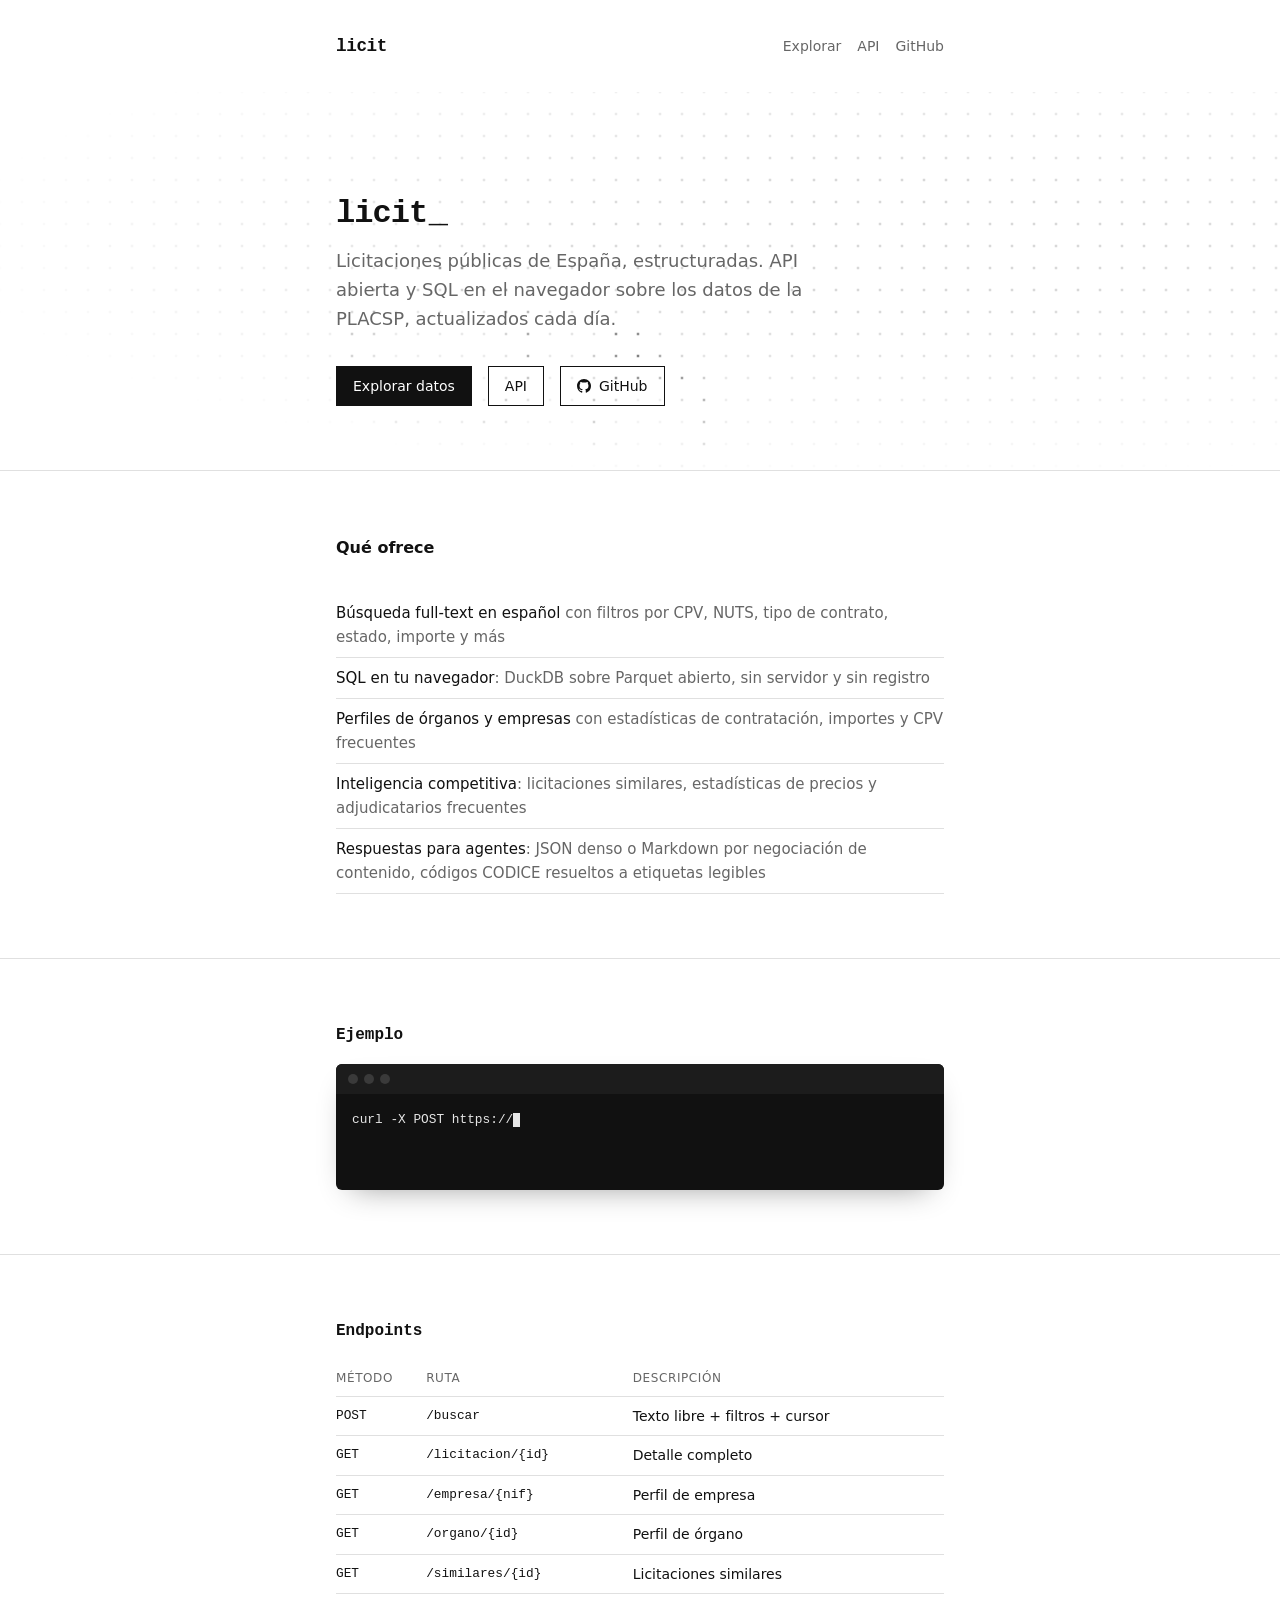
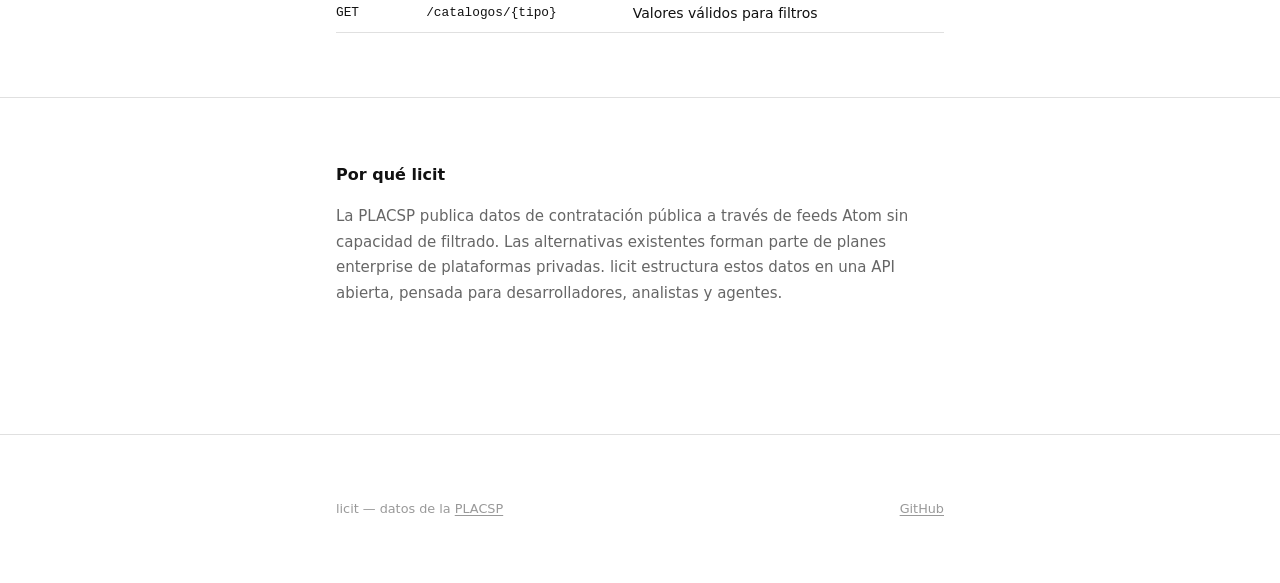
==== site/index.html @ 9111a50c "feat(site): DuckDB-WASM explorer, API docs and live stats Co-Authored-By: Claude Opus 5.5 <noreply@a" ====
<!DOCTYPE html>
<html lang="es" class="no-js">
<head>
  <meta charset="utf-8">
  <meta name="viewport" content="width=device-width, initial-scale=1">
  <title>licit — licitaciones públicas de España</title>
  <meta name="description" content="API estructurada para buscar, filtrar y analizar licitaciones de la Plataforma de Contratación del Sector Público.">
  <meta property="og:title" content="licit — licitaciones públicas de España">
  <meta property="og:description" content="API abierta sobre los datos de la PLACSP, pensada para desarrolladores, analistas y agentes de IA.">
  <meta property="og:url" content="https://licit.es">
  <link rel="icon" href="data:image/svg+xml,<svg xmlns='http://www.w3.org/2000/svg' viewBox='0 0 32 32'><rect width='32' height='32' fill='%23111'/><text x='16' y='23' font-family='monospace' font-size='20' font-weight='700' fill='%23fff' text-anchor='middle'>l</text></svg>">
  <link rel="stylesheet" href="style.css">
  <script>document.documentElement.classList.replace("no-js","js")</script>
</head>
<body>
  <nav>
    <div class="container">
      <a href="/" class="brand">licit</a>
      <div class="nav-links">
        <a href="/explorar">Explorar</a>
        <a href="/docs">API</a>
        <a href="https://github.com/pleka-ai/licit" rel="noopener">GitHub</a>
      </div>
    </div>
  </nav>

  <main>
    <section class="hero">
      <canvas id="hero-bg" aria-hidden="true"></canvas>
      <div class="container">
        <h1 class="reveal">licit<span class="cursor">_</span></h1>
        <p class="reveal">Licitaciones públicas de España, estructuradas. API abierta y SQL en el navegador sobre los datos de la PLACSP, actualizados cada día.</p>
        <div class="hero-actions reveal">
          <a href="/explorar" class="btn btn-solid">Explorar datos</a>
          <a href="/docs" class="btn">API</a>
          <a href="https://github.com/pleka-ai/licit" class="btn btn-icon" rel="noopener"><svg class="icon" viewBox="0 0 16 16" aria-hidden="true"><path fill="currentColor" d="M8 0C3.58 0 0 3.58 0 8c0 3.54 2.29 6.53 5.47 7.59.4.07.55-.17.55-.38 0-.19-.01-.82-.01-1.49-2.01.37-2.53-.49-2.69-.94-.09-.23-.48-.94-.82-1.13-.28-.15-.68-.52-.01-.53.63-.01 1.08.58 1.23.82.72 1.21 1.87.87 2.33.66.07-.52.28-.87.51-1.07-1.78-.2-3.64-.89-3.64-3.95 0-.87.31-1.59.82-2.15-.08-.2-.36-1.02.08-2.12 0 0 .67-.21 2.2.82.64-.18 1.32-.27 2-.27.68 0 1.36.09 2 .27 1.53-1.04 2.2-.82 2.2-.82.44 1.1.16 1.92.08 2.12.51.56.82 1.27.82 2.15 0 3.07-1.87 3.75-3.65 3.95.29.25.54.73.54 1.48 0 1.07-.01 1.93-.01 2.2 0 .21.15.46.55.38A8.013 8.013 0 0016 8c0-4.42-3.58-8-8-8z"/></svg>GitHub</a>
        </div>
      </div>
    </section>

    <section class="stats hidden" id="stats">
      <div class="container">
        <div class="stats-grid">
          <dl class="stat"><dt>Licitaciones</dt><dd data-count="total_licitaciones">0</dd></dl>
          <dl class="stat"><dt>Órganos de contratación</dt><dd data-count="total_organos">0</dd></dl>
          <dl class="stat"><dt>Empresas adjudicatarias</dt><dd data-count="total_empresas">0</dd></dl>
          <dl class="stat"><dt>Presupuesto licitado</dt><dd><span data-count="importe_total" data-scale="1e6">0</span> <span class="stat-unit">M EUR</span></dd></dl>
        </div>
        <p class="stats-note" id="stats-note"></p>
      </div>
    </section>

    <section class="features reveal">
      <div class="container">
        <h2>Qué ofrece</h2>
        <ul>
          <li><strong>Búsqueda full-text en español</strong> con filtros por CPV, NUTS, tipo de contrato, estado, importe y más</li>
          <li><strong>SQL en tu navegador</strong>: DuckDB sobre Parquet abierto, sin servidor y sin registro</li>
          <li><strong>Perfiles de órganos y empresas</strong> con estadísticas de contratación, importes y CPV frecuentes</li>
          <li><strong>Inteligencia competitiva</strong>: licitaciones similares, estadísticas de precios y adjudicatarios frecuentes</li>
          <li><strong>Respuestas para agentes</strong>: JSON denso o Markdown por negociación de contenido, códigos CODICE resueltos a etiquetas legibles</li>
        </ul>
      </div>
    </section>

    <section class="section">
      <div class="container">
        <h2 class="reveal">Ejemplo</h2>
        <div class="terminal reveal">
          <div class="terminal-bar"><span></span><span></span><span></span></div>
          <pre><code id="typed" data-text="curl -X POST https://licit.es/api/v1/buscar \
  -H 'Content-Type: application/json' \
  -d '{&quot;q&quot;: &quot;desarrollo software&quot;,
       &quot;filtros&quot;: {&quot;tipo_contrato&quot;: [&quot;Servicios&quot;]},
       &quot;limit&quot;: 5}'">curl -X POST https://licit.es/api/v1/buscar \
  -H 'Content-Type: application/json' \
  -d '{"q": "desarrollo software",
       "filtros": {"tipo_contrato": ["Servicios"]},
       "limit": 5}'</code></pre>
        </div>
      </div>
    </section>

    <section class="section">
      <div class="container">
        <h2 class="reveal">Endpoints</h2>
        <div class="table-wrap reveal">
          <table>
            <thead><tr><th>Método</th><th>Ruta</th><th>Descripción</th></tr></thead>
            <tbody>
              <tr><td class="mono">POST</td><td class="mono">/buscar</td><td>Texto libre + filtros + cursor</td></tr>
              <tr><td class="mono">GET</td><td class="mono">/licitacion/{id}</td><td>Detalle completo</td></tr>
              <tr><td class="mono">GET</td><td class="mono">/empresa/{nif}</td><td>Perfil de empresa</td></tr>
              <tr><td class="mono">GET</td><td class="mono">/organo/{id}</td><td>Perfil de órgano</td></tr>
              <tr><td class="mono">GET</td><td class="mono">/similares/{id}</td><td>Licitaciones similares</td></tr>
              <tr><td class="mono">GET</td><td class="mono">/catalogos/{tipo}</td><td>Valores válidos para filtros</td></tr>
            </tbody>
          </table>
        </div>
      </div>
    </section>

    <section class="problem reveal">
      <div class="container">
        <h2>Por qué licit</h2>
        <p>
          La PLACSP publica datos de contratación pública a través de feeds Atom sin capacidad de filtrado.
          Las alternativas existentes forman parte de planes enterprise de plataformas privadas.
          licit estructura estos datos en una API abierta, pensada para desarrolladores, analistas y agentes.
        </p>
      </div>
    </section>

  </main>

  <footer>
    <div class="container">
      <span>licit &mdash; datos de la <a href="https://contrataciondelestado.es" rel="noopener">PLACSP</a></span>
      <a href="https://github.com/pleka-ai/licit" rel="noopener">GitHub</a>
    </div>
  </footer>

  <script src="app.js" defer></script>
</body>
</html>
---- site/style.css ----
/* licit — minimal, technical */

:root {
  --bg: #fff;
  --fg: #111;
  --fg-muted: #666;
  --fg-faint: #999;
  --border: #e0e0e0;
  --accent: #111;
  --accent-hover: #fff;
  --input-bg: transparent;
  --code-bg: #f5f5f5;
  --success: #1a7f37;
  --error: #cf222e;
  --font-sans: system-ui, -apple-system, "Segoe UI", Roboto, sans-serif;
  --font-mono: "SF Mono", SFMono-Regular, ui-monospace, "Cascadia Code",
    "Fira Code", Menlo, monospace;
  --max-w: 640px;
  --sp-xs: 0.25rem;
  --sp-sm: 0.5rem;
  --sp-md: 1rem;
  --sp-lg: 2rem;
  --sp-xl: 4rem;
  --sp-2xl: 6rem;
}

/* --- Reset --- */

*,
*::before,
*::after {
  box-sizing: border-box;
  margin: 0;
  padding: 0;
}

/* --- Base --- */

html {
  font-size: 16px;
  -webkit-text-size-adjust: 100%;
}

body {
  font-family: var(--font-sans);
  color: var(--fg);
  background: var(--bg);
  line-height: 1.6;
  min-height: 100vh;
  display: flex;
  flex-direction: column;

}

a {
  color: var(--fg);
  text-decoration-thickness: 1px;
  text-underline-offset: 2px;
}

a:hover {
  color: var(--fg-muted);
}

/* --- Layout --- */

.container {
  width: 100%;
  max-width: var(--max-w);
  margin: 0 auto;
  padding: 0 var(--sp-md);
}

main {
  flex: 1;
}

/* --- Nav --- */

nav {
  padding: var(--sp-lg) 0;
}

nav .container {
  display: flex;
  align-items: center;
  justify-content: space-between;
}

.brand {
  font-family: var(--font-mono);
  font-size: 1.1rem;
  font-weight: 600;
  text-decoration: none;
  letter-spacing: -0.02em;
}

.brand:hover {
  color: var(--fg);
}

.nav-links {
  display: flex;
  align-items: center;
  gap: var(--sp-md);
}

.nav-links a {
  font-size: 0.875rem;
  text-decoration: none;
  color: var(--fg-muted);
}

.nav-links a:hover {
  color: var(--fg);
}

/* --- Hero --- */

.hero {
  padding: var(--sp-2xl) 0 var(--sp-xl);
}

.hero h1 {
  font-family: var(--font-mono);
  font-size: 2rem;
  font-weight: 600;
  letter-spacing: -0.03em;
  margin-bottom: var(--sp-sm);
}

.hero p {
  color: var(--fg-muted);
  font-size: 1.125rem;
  max-width: 480px;
}

.hero-actions {
  margin-top: var(--sp-lg);
  display: flex;
  gap: var(--sp-md);
}

/* --- Buttons --- */

.btn {
  display: inline-block;
  font-family: var(--font-sans);
  font-size: 0.875rem;
  padding: var(--sp-sm) var(--sp-md);
  border: 1px solid var(--accent);
  background: transparent;
  color: var(--accent);
  text-decoration: none;
  cursor: pointer;
  transition: background 0.15s, color 0.15s;
}

.btn:hover {
  background: var(--accent);
  color: var(--accent-hover);
}

.btn-sm {
  font-size: 0.8rem;
  padding: var(--sp-xs) var(--sp-sm);
}

.btn-danger {
  border-color: var(--error);
  color: var(--error);
}

.btn-danger:hover {
  background: var(--error);
  color: #fff;
}

/* --- Stats grid --- */

.stats {
  padding: var(--sp-xl) 0;
  border-top: 1px solid var(--border);
}

.stats-grid {
  display: grid;
  grid-template-columns: 1fr 1fr;
  gap: var(--sp-lg);
}

.stat dt {
  font-size: 0.8rem;
  color: var(--fg-muted);
  text-transform: uppercase;
  letter-spacing: 0.05em;
  margin-bottom: var(--sp-xs);
}

.stat dd {
  font-family: var(--font-mono);
  font-size: 1.75rem;
  font-weight: 600;
  letter-spacing: -0.02em;
}

.stat-unit {
  font-size: 0.875rem;
  font-weight: 400;
  color: var(--fg-muted);
}

/* --- Features --- */

.features {
  padding: var(--sp-xl) 0;
  border-top: 1px solid var(--border);
}

.features h2 {
  font-size: 1rem;
  font-weight: 600;
  margin-bottom: var(--sp-lg);
}

.features ul {
  list-style: none;
}

.features li {
  padding: var(--sp-sm) 0;
  border-bottom: 1px solid var(--border);
  color: var(--fg-muted);
  font-size: 0.9375rem;
}

.features li strong {
  color: var(--fg);
  font-weight: 500;
}

/* --- Problem section --- */

.problem {
  padding: var(--sp-xl) 0;
  border-top: 1px solid var(--border);
}

.problem h2 {
  font-size: 1rem;
  font-weight: 600;
  margin-bottom: var(--sp-md);
}

.problem p {
  color: var(--fg-muted);
  font-size: 0.9375rem;
  line-height: 1.7;
}

/* --- Forms --- */

.form-page {
  padding: var(--sp-2xl) 0;
}

.form-page h1 {
  font-size: 1.25rem;
  font-weight: 600;
  margin-bottom: var(--sp-lg);
}

.form-group {
  margin-bottom: var(--sp-md);
}

.form-group label {
  display: block;
  font-size: 0.8rem;
  color: var(--fg-muted);
  text-transform: uppercase;
  letter-spacing: 0.05em;
  margin-bottom: var(--sp-xs);
}

.form-group input {
  width: 100%;
  padding: var(--sp-sm) 0;
  font-family: var(--font-sans);
  font-size: 1rem;
  color: var(--fg);
  background: var(--input-bg);
  border: none;
  border-bottom: 1px solid var(--border);
  outline: none;
  transition: border-color 0.15s;
}

.form-group input:focus {
  border-color: var(--fg);
}

.form-actions {
  margin-top: var(--sp-lg);
}

.form-error {
  color: var(--error);
  font-size: 0.875rem;
  margin-top: var(--sp-sm);
  display: none;
}

.form-error.visible {
  display: block;
}

/* --- Key display (after registration) --- */

.key-display {
  margin-top: var(--sp-lg);
  padding: var(--sp-md);
  border: 1px solid var(--border);
  display: none;
}

.key-display.visible {
  display: block;
}

.key-display p {
  font-size: 0.875rem;
  color: var(--fg-muted);
  margin-bottom: var(--sp-sm);
}

.key-value {
  font-family: var(--font-mono);
  font-size: 0.8rem;
  background: var(--code-bg);
  padding: var(--sp-sm) var(--sp-md);
  word-break: break-all;
  display: flex;
  align-items: center;
  justify-content: space-between;
  gap: var(--sp-sm);
}

.key-value code {
  flex: 1;
  min-width: 0;
  overflow-wrap: break-word;
}

.key-warning {
  font-size: 0.8rem;
  color: var(--error);
  margin-top: var(--sp-sm);
}

/* --- Dashboard --- */

.dashboard {
  padding: var(--sp-2xl) 0;
}

.dashboard h1 {
  font-size: 1.25rem;
  font-weight: 600;
  margin-bottom: var(--sp-xs);
}

.dashboard-subtitle {
  color: var(--fg-muted);
  font-size: 0.9375rem;
  margin-bottom: var(--sp-xl);
}

.section-header {
  display: flex;
  align-items: center;
  justify-content: space-between;
  margin-bottom: var(--sp-md);
}

.section-header h2 {
  font-size: 1rem;
  font-weight: 600;
}

/* --- Tables --- */

table {
  width: 100%;
  border-collapse: collapse;
  font-size: 0.875rem;
}

th {
  text-align: left;
  font-weight: 500;
  color: var(--fg-muted);
  font-size: 0.75rem;
  text-transform: uppercase;
  letter-spacing: 0.05em;
  padding: var(--sp-sm) 0;
  border-bottom: 1px solid var(--border);
}

td {
  padding: var(--sp-sm) 0;
  border-bottom: 1px solid var(--border);
  vertical-align: middle;
}

.mono {
  font-family: var(--font-mono);
  font-size: 0.8rem;
}

.muted {
  color: var(--fg-muted);
}

.badge-active {
  color: var(--success);
}

.badge-revoked {
  color: var(--fg-faint);
}

/* --- Footer --- */

footer {
  padding: var(--sp-xl) 0;
  border-top: 1px solid var(--border);
  margin-top: var(--sp-xl);
}

footer .container {
  display: flex;
  justify-content: space-between;
  font-size: 0.8rem;
  color: var(--fg-faint);
}

footer a {
  color: var(--fg-faint);
}

footer a:hover {
  color: var(--fg-muted);
}

/* --- Utilities --- */

.hidden {
  display: none !important;
}

.text-center {
  text-align: center;
}

.mt-md {
  margin-top: var(--sp-md);
}

.mt-lg {
  margin-top: var(--sp-lg);
}

/* --- Responsive --- */

@media (max-width: 480px) {
  .stats-grid {
    grid-template-columns: 1fr;
  }

  .hero h1 {
    font-size: 1.5rem;
  }

  .stat dd {
    font-size: 1.25rem;
  }

  .hero-actions {
    flex-direction: column;
  }

  .hero-actions .btn {
    text-align: center;
  }

  table {
    font-size: 0.8rem;
  }
}

/* --- Static landing extras --- */

.section {
  padding: var(--sp-xl) 0;
  border-top: 1px solid var(--border);
}

.section h2 {
  font-family: var(--font-mono);
  font-size: 1rem;
  font-weight: 600;
  margin-bottom: var(--sp-md);
}

.section p {
  color: var(--fg-muted);
  margin-bottom: var(--sp-md);
}

pre {
  background: var(--code-bg);
  font-family: var(--font-mono);
  font-size: 0.8rem;
  line-height: 1.5;
  padding: var(--sp-md);
  overflow-x: auto;
}

.table-wrap {
  overflow-x: auto;
}

.stack li {
  color: var(--fg-muted);
  margin-left: var(--sp-md);
}

/* --- Motion --- */

.hero {
  position: relative;
  overflow: hidden;
}

.hero .container {
  position: relative;
  z-index: 1;
}

#hero-bg {
  position: absolute;
  inset: 0;
  width: 100%;
  height: 100%;
  -webkit-mask-image: radial-gradient(ellipse at 70% 40%, #000 20%, transparent 75%);
  mask-image: radial-gradient(ellipse at 70% 40%, #000 20%, transparent 75%);
}

.cursor {
  display: inline-block;
  margin-left: 0.05em;
  animation: blink 1.1s steps(1) infinite;
}

@keyframes blink {
  50% { opacity: 0; }
}

.btn-icon {
  display: inline-flex;
  align-items: center;
  gap: var(--sp-sm);
}

.icon {
  width: 1em;
  height: 1em;
}

.js .reveal {
  opacity: 0;
  transform: translateY(14px);
  transition: opacity 0.7s ease, transform 0.7s cubic-bezier(0.2, 0.7, 0.2, 1);
}

.js .reveal.in {
  opacity: 1;
  transform: none;
}

.js .hero .reveal:nth-child(2) { transition-delay: 0.12s; }
.js .hero .reveal:nth-child(3) { transition-delay: 0.24s; }

.js .features li {
  opacity: 0;
  transform: translateX(-8px);
  transition: opacity 0.5s ease, transform 0.5s ease;
}

.js .features.in li {
  opacity: 1;
  transform: none;
}

.features li {
  transition: padding-left 0.2s ease;
}

.features li:hover {
  padding-left: var(--sp-sm);
}

tbody tr {
  transition: background 0.15s;
}

tbody tr:hover {
  background: var(--code-bg);
}

.terminal {
  background: #111;
  border-radius: 6px;
  overflow: hidden;
  box-shadow: 0 12px 32px -16px rgba(0, 0, 0, 0.45);
}

.terminal-bar {
  display: flex;
  gap: 6px;
  padding: 10px 12px;
  background: #1c1c1c;
}

.terminal-bar span {
  width: 10px;
  height: 10px;
  border-radius: 50%;
  background: #3a3a3a;
}

.terminal pre {
  background: transparent;
  color: #e6e6e6;
  min-height: 7.5em;
  margin: 0;
}

.terminal .caret {
  display: inline-block;
  width: 0.55em;
  height: 1.1em;
  vertical-align: text-bottom;
  background: #e6e6e6;
  animation: blink 1s steps(1) infinite;
}

@media (prefers-reduced-motion: reduce) {
  .js .reveal,
  .js .features li {
    opacity: 1;
    transform: none;
    transition: none;
  }
  .cursor,
  .terminal .caret {
    animation: none;
  }
}

/* --- Explorer --- */

.container.wide {
  max-width: 1040px;
}

.nav-links a[aria-current="page"] {
  color: var(--fg);
}

.explorer {
  padding: var(--sp-xl) 0;
}

.explorer h1 {
  font-family: var(--font-mono);
  font-size: 2rem;
  font-weight: 600;
  letter-spacing: -0.03em;
}

.lead {
  color: var(--fg-muted);
  max-width: 620px;
  margin: var(--sp-sm) 0 var(--sp-lg);
}

.chips {
  display: flex;
  flex-wrap: wrap;
  gap: var(--sp-sm);
  margin-bottom: var(--sp-md);
}

.chip {
  font: inherit;
  font-size: 0.8rem;
  padding: var(--sp-xs) var(--sp-sm);
  border: 1px solid var(--border);
  background: transparent;
  color: var(--fg-muted);
  cursor: pointer;
  transition: border-color 0.15s, color 0.15s, transform 0.15s;
}

.chip:hover {
  border-color: var(--fg);
  color: var(--fg);
  transform: translateY(-1px);
}

.editor {
  background: #111;
  border-radius: 6px;
  overflow: hidden;
  box-shadow: 0 12px 32px -16px rgba(0, 0, 0, 0.45);
}

.editor .terminal-bar {
  align-items: center;
}

.editor .terminal-bar em {
  margin-left: auto;
  font-family: var(--font-mono);
  font-size: 0.7rem;
  font-style: normal;
  color: #8a8a8a;
}

.editor textarea {
  display: block;
  width: 100%;
  min-height: 11em;
  padding: var(--sp-md);
  border: 0;
  resize: vertical;
  background: transparent;
  color: #e6e6e6;
  font-family: var(--font-mono);
  font-size: 0.85rem;
  line-height: 1.55;
  outline: none;
  tab-size: 2;
}

.editor-actions {
  display: flex;
  align-items: center;
  justify-content: space-between;
  gap: var(--sp-md);
  padding: var(--sp-sm) var(--sp-md);
  border-top: 1px solid #262626;
  font-size: 0.75rem;
}

.editor-actions .muted {
  color: #8a8a8a;
  font-family: var(--font-mono);
}

.editor .btn {
  border-color: #e6e6e6;
  color: #e6e6e6;
}

.editor .btn:hover {
  background: #e6e6e6;
  color: #111;
}

.editor .btn:disabled {
  opacity: 0.4;
  cursor: progress;
}

kbd {
  font-family: var(--font-mono);
  font-size: 0.7rem;
  opacity: 0.6;
  margin-left: var(--sp-xs);
}

#meta {
  margin: var(--sp-md) 0 var(--sp-sm);
  font-family: var(--font-mono);
  font-size: 0.8rem;
}

.results td {
  font-size: 0.8rem;
  max-width: 420px;
  overflow: hidden;
  text-overflow: ellipsis;
  white-space: nowrap;
}

.results tbody tr {
  animation: row-in 0.35s ease both;
}

@keyframes row-in {
  from { opacity: 0; transform: translateY(4px); }
}

/* --- Live stats on landing --- */

.stat dd {
  font-variant-numeric: tabular-nums;
}

.stats-note {
  margin-top: var(--sp-md);
  font-size: 0.75rem;
  color: var(--fg-faint);
}

@media (prefers-reduced-motion: reduce) {
  .results tbody tr { animation: none; }
}

.btn-solid {
  background: var(--accent);
  color: var(--accent-hover);
}

.btn-solid:hover {
  background: transparent;
  color: var(--accent);
}

.hero-actions {
  flex-wrap: wrap;
}

p code,
li code {
  font-family: var(--font-mono);
  font-size: 0.85em;
  background: var(--code-bg);
  padding: 0.1em 0.3em;
}

.section .terminal + p,
.section .terminal {
  margin-top: var(--sp-md);
}
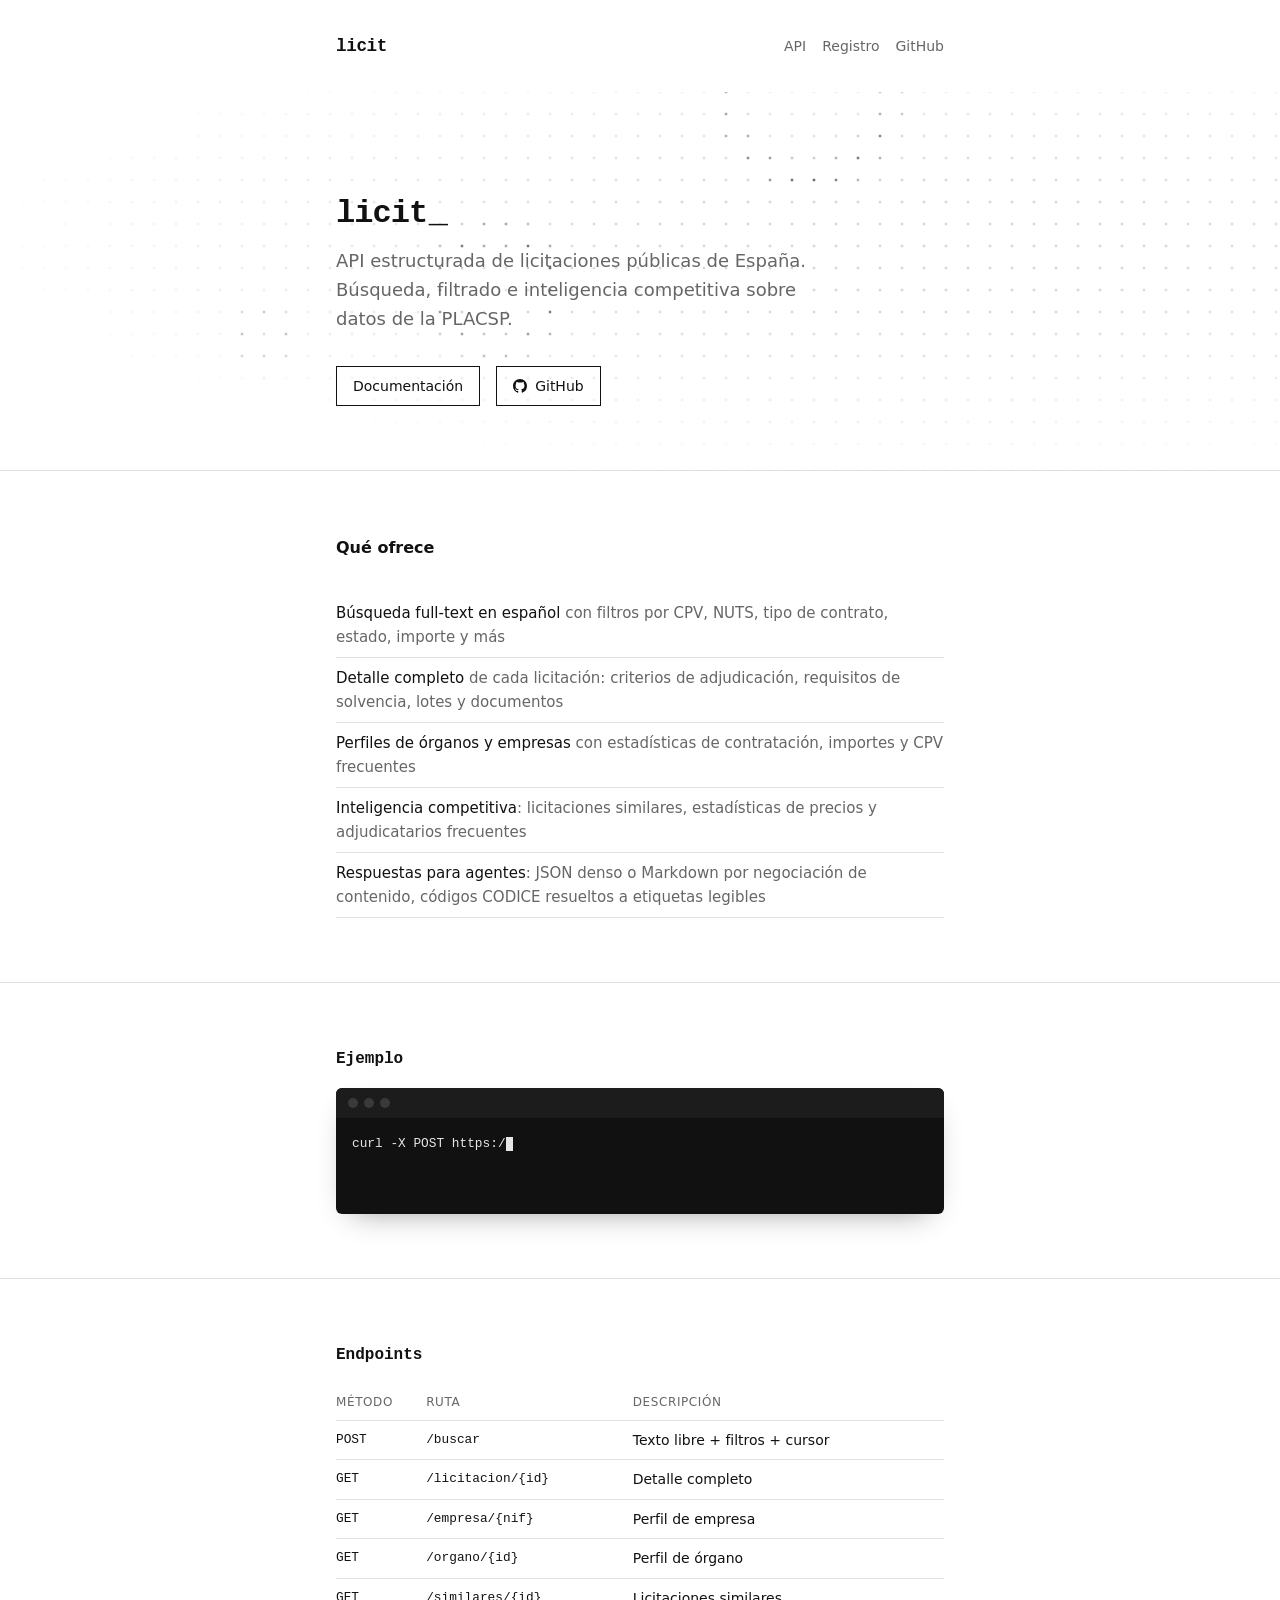
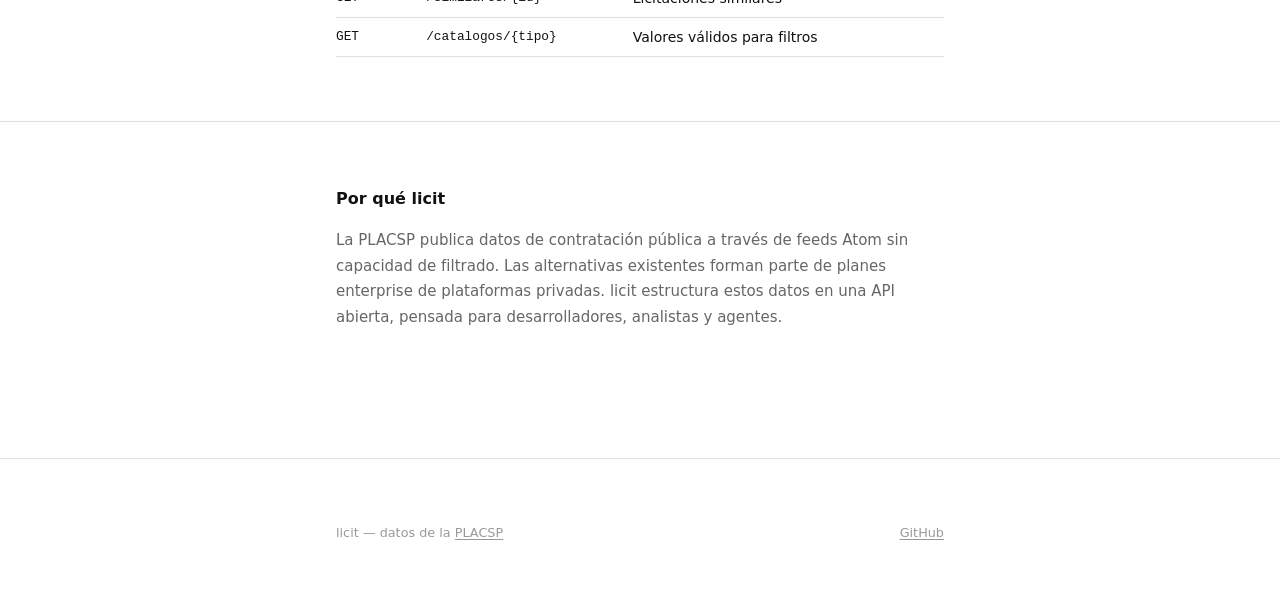
==== commit 89b2be6b: "Merge pull request #3 from pleka-ai/chore/rebrand-licit chore: rebrand to licit + static landing for" ====
--- a/site/index.html
+++ b/site/index.html
@@ -17,8 +17,8 @@
     <div class="container">
       <a href="/" class="brand">licit</a>
       <div class="nav-links">
-        <a href="/explorar">Explorar</a>
-        <a href="/docs">API</a>
+        <a href="https://api.licit.es/docs">API</a>
+        <a href="https://api.licit.es/registro">Registro</a>
         <a href="https://github.com/pleka-ai/licit" rel="noopener">GitHub</a>
       </div>
     </div>
@@ -29,24 +29,11 @@
       <canvas id="hero-bg" aria-hidden="true"></canvas>
       <div class="container">
         <h1 class="reveal">licit<span class="cursor">_</span></h1>
-        <p class="reveal">Licitaciones públicas de España, estructuradas. API abierta y SQL en el navegador sobre los datos de la PLACSP, actualizados cada día.</p>
+        <p class="reveal">API estructurada de licitaciones públicas de España. Búsqueda, filtrado e inteligencia competitiva sobre datos de la PLACSP.</p>
         <div class="hero-actions reveal">
-          <a href="/explorar" class="btn btn-solid">Explorar datos</a>
-          <a href="/docs" class="btn">API</a>
+          <a href="https://api.licit.es/docs" class="btn">Documentación</a>
           <a href="https://github.com/pleka-ai/licit" class="btn btn-icon" rel="noopener"><svg class="icon" viewBox="0 0 16 16" aria-hidden="true"><path fill="currentColor" d="M8 0C3.58 0 0 3.58 0 8c0 3.54 2.29 6.53 5.47 7.59.4.07.55-.17.55-.38 0-.19-.01-.82-.01-1.49-2.01.37-2.53-.49-2.69-.94-.09-.23-.48-.94-.82-1.13-.28-.15-.68-.52-.01-.53.63-.01 1.08.58 1.23.82.72 1.21 1.87.87 2.33.66.07-.52.28-.87.51-1.07-1.78-.2-3.64-.89-3.64-3.95 0-.87.31-1.59.82-2.15-.08-.2-.36-1.02.08-2.12 0 0 .67-.21 2.2.82.64-.18 1.32-.27 2-.27.68 0 1.36.09 2 .27 1.53-1.04 2.2-.82 2.2-.82.44 1.1.16 1.92.08 2.12.51.56.82 1.27.82 2.15 0 3.07-1.87 3.75-3.65 3.95.29.25.54.73.54 1.48 0 1.07-.01 1.93-.01 2.2 0 .21.15.46.55.38A8.013 8.013 0 0016 8c0-4.42-3.58-8-8-8z"/></svg>GitHub</a>
         </div>
-      </div>
-    </section>
-
-    <section class="stats hidden" id="stats">
-      <div class="container">
-        <div class="stats-grid">
-          <dl class="stat"><dt>Licitaciones</dt><dd data-count="total_licitaciones">0</dd></dl>
-          <dl class="stat"><dt>Órganos de contratación</dt><dd data-count="total_organos">0</dd></dl>
-          <dl class="stat"><dt>Empresas adjudicatarias</dt><dd data-count="total_empresas">0</dd></dl>
-          <dl class="stat"><dt>Presupuesto licitado</dt><dd><span data-count="importe_total" data-scale="1e6">0</span> <span class="stat-unit">M EUR</span></dd></dl>
-        </div>
-        <p class="stats-note" id="stats-note"></p>
       </div>
     </section>
 
@@ -55,7 +42,7 @@
         <h2>Qué ofrece</h2>
         <ul>
           <li><strong>Búsqueda full-text en español</strong> con filtros por CPV, NUTS, tipo de contrato, estado, importe y más</li>
-          <li><strong>SQL en tu navegador</strong>: DuckDB sobre Parquet abierto, sin servidor y sin registro</li>
+          <li><strong>Detalle completo</strong> de cada licitación: criterios de adjudicación, requisitos de solvencia, lotes y documentos</li>
           <li><strong>Perfiles de órganos y empresas</strong> con estadísticas de contratación, importes y CPV frecuentes</li>
           <li><strong>Inteligencia competitiva</strong>: licitaciones similares, estadísticas de precios y adjudicatarios frecuentes</li>
           <li><strong>Respuestas para agentes</strong>: JSON denso o Markdown por negociación de contenido, códigos CODICE resueltos a etiquetas legibles</li>
@@ -68,11 +55,11 @@
         <h2 class="reveal">Ejemplo</h2>
         <div class="terminal reveal">
           <div class="terminal-bar"><span></span><span></span><span></span></div>
-          <pre><code id="typed" data-text="curl -X POST https://licit.es/api/v1/buscar \
+          <pre><code id="typed" data-text="curl -X POST https://api.licit.es/api/v1/buscar \
   -H 'Content-Type: application/json' \
   -d '{&quot;q&quot;: &quot;desarrollo software&quot;,
        &quot;filtros&quot;: {&quot;tipo_contrato&quot;: [&quot;Servicios&quot;]},
-       &quot;limit&quot;: 5}'">curl -X POST https://licit.es/api/v1/buscar \
+       &quot;limit&quot;: 5}'">curl -X POST https://api.licit.es/api/v1/buscar \
   -H 'Content-Type: application/json' \
   -d '{"q": "desarrollo software",
        "filtros": {"tipo_contrato": ["Servicios"]},
--- a/site/style.css
+++ b/site/style.css
@@ -668,191 +668,3 @@
     animation: none;
   }
 }
-
-/* --- Explorer --- */
-
-.container.wide {
-  max-width: 1040px;
-}
-
-.nav-links a[aria-current="page"] {
-  color: var(--fg);
-}
-
-.explorer {
-  padding: var(--sp-xl) 0;
-}
-
-.explorer h1 {
-  font-family: var(--font-mono);
-  font-size: 2rem;
-  font-weight: 600;
-  letter-spacing: -0.03em;
-}
-
-.lead {
-  color: var(--fg-muted);
-  max-width: 620px;
-  margin: var(--sp-sm) 0 var(--sp-lg);
-}
-
-.chips {
-  display: flex;
-  flex-wrap: wrap;
-  gap: var(--sp-sm);
-  margin-bottom: var(--sp-md);
-}
-
-.chip {
-  font: inherit;
-  font-size: 0.8rem;
-  padding: var(--sp-xs) var(--sp-sm);
-  border: 1px solid var(--border);
-  background: transparent;
-  color: var(--fg-muted);
-  cursor: pointer;
-  transition: border-color 0.15s, color 0.15s, transform 0.15s;
-}
-
-.chip:hover {
-  border-color: var(--fg);
-  color: var(--fg);
-  transform: translateY(-1px);
-}
-
-.editor {
-  background: #111;
-  border-radius: 6px;
-  overflow: hidden;
-  box-shadow: 0 12px 32px -16px rgba(0, 0, 0, 0.45);
-}
-
-.editor .terminal-bar {
-  align-items: center;
-}
-
-.editor .terminal-bar em {
-  margin-left: auto;
-  font-family: var(--font-mono);
-  font-size: 0.7rem;
-  font-style: normal;
-  color: #8a8a8a;
-}
-
-.editor textarea {
-  display: block;
-  width: 100%;
-  min-height: 11em;
-  padding: var(--sp-md);
-  border: 0;
-  resize: vertical;
-  background: transparent;
-  color: #e6e6e6;
-  font-family: var(--font-mono);
-  font-size: 0.85rem;
-  line-height: 1.55;
-  outline: none;
-  tab-size: 2;
-}
-
-.editor-actions {
-  display: flex;
-  align-items: center;
-  justify-content: space-between;
-  gap: var(--sp-md);
-  padding: var(--sp-sm) var(--sp-md);
-  border-top: 1px solid #262626;
-  font-size: 0.75rem;
-}
-
-.editor-actions .muted {
-  color: #8a8a8a;
-  font-family: var(--font-mono);
-}
-
-.editor .btn {
-  border-color: #e6e6e6;
-  color: #e6e6e6;
-}
-
-.editor .btn:hover {
-  background: #e6e6e6;
-  color: #111;
-}
-
-.editor .btn:disabled {
-  opacity: 0.4;
-  cursor: progress;
-}
-
-kbd {
-  font-family: var(--font-mono);
-  font-size: 0.7rem;
-  opacity: 0.6;
-  margin-left: var(--sp-xs);
-}
-
-#meta {
-  margin: var(--sp-md) 0 var(--sp-sm);
-  font-family: var(--font-mono);
-  font-size: 0.8rem;
-}
-
-.results td {
-  font-size: 0.8rem;
-  max-width: 420px;
-  overflow: hidden;
-  text-overflow: ellipsis;
-  white-space: nowrap;
-}
-
-.results tbody tr {
-  animation: row-in 0.35s ease both;
-}
-
-@keyframes row-in {
-  from { opacity: 0; transform: translateY(4px); }
-}
-
-/* --- Live stats on landing --- */
-
-.stat dd {
-  font-variant-numeric: tabular-nums;
-}
-
-.stats-note {
-  margin-top: var(--sp-md);
-  font-size: 0.75rem;
-  color: var(--fg-faint);
-}
-
-@media (prefers-reduced-motion: reduce) {
-  .results tbody tr { animation: none; }
-}
-
-.btn-solid {
-  background: var(--accent);
-  color: var(--accent-hover);
-}
-
-.btn-solid:hover {
-  background: transparent;
-  color: var(--accent);
-}
-
-.hero-actions {
-  flex-wrap: wrap;
-}
-
-p code,
-li code {
-  font-family: var(--font-mono);
-  font-size: 0.85em;
-  background: var(--code-bg);
-  padding: 0.1em 0.3em;
-}
-
-.section .terminal + p,
-.section .terminal {
-  margin-top: var(--sp-md);
-}
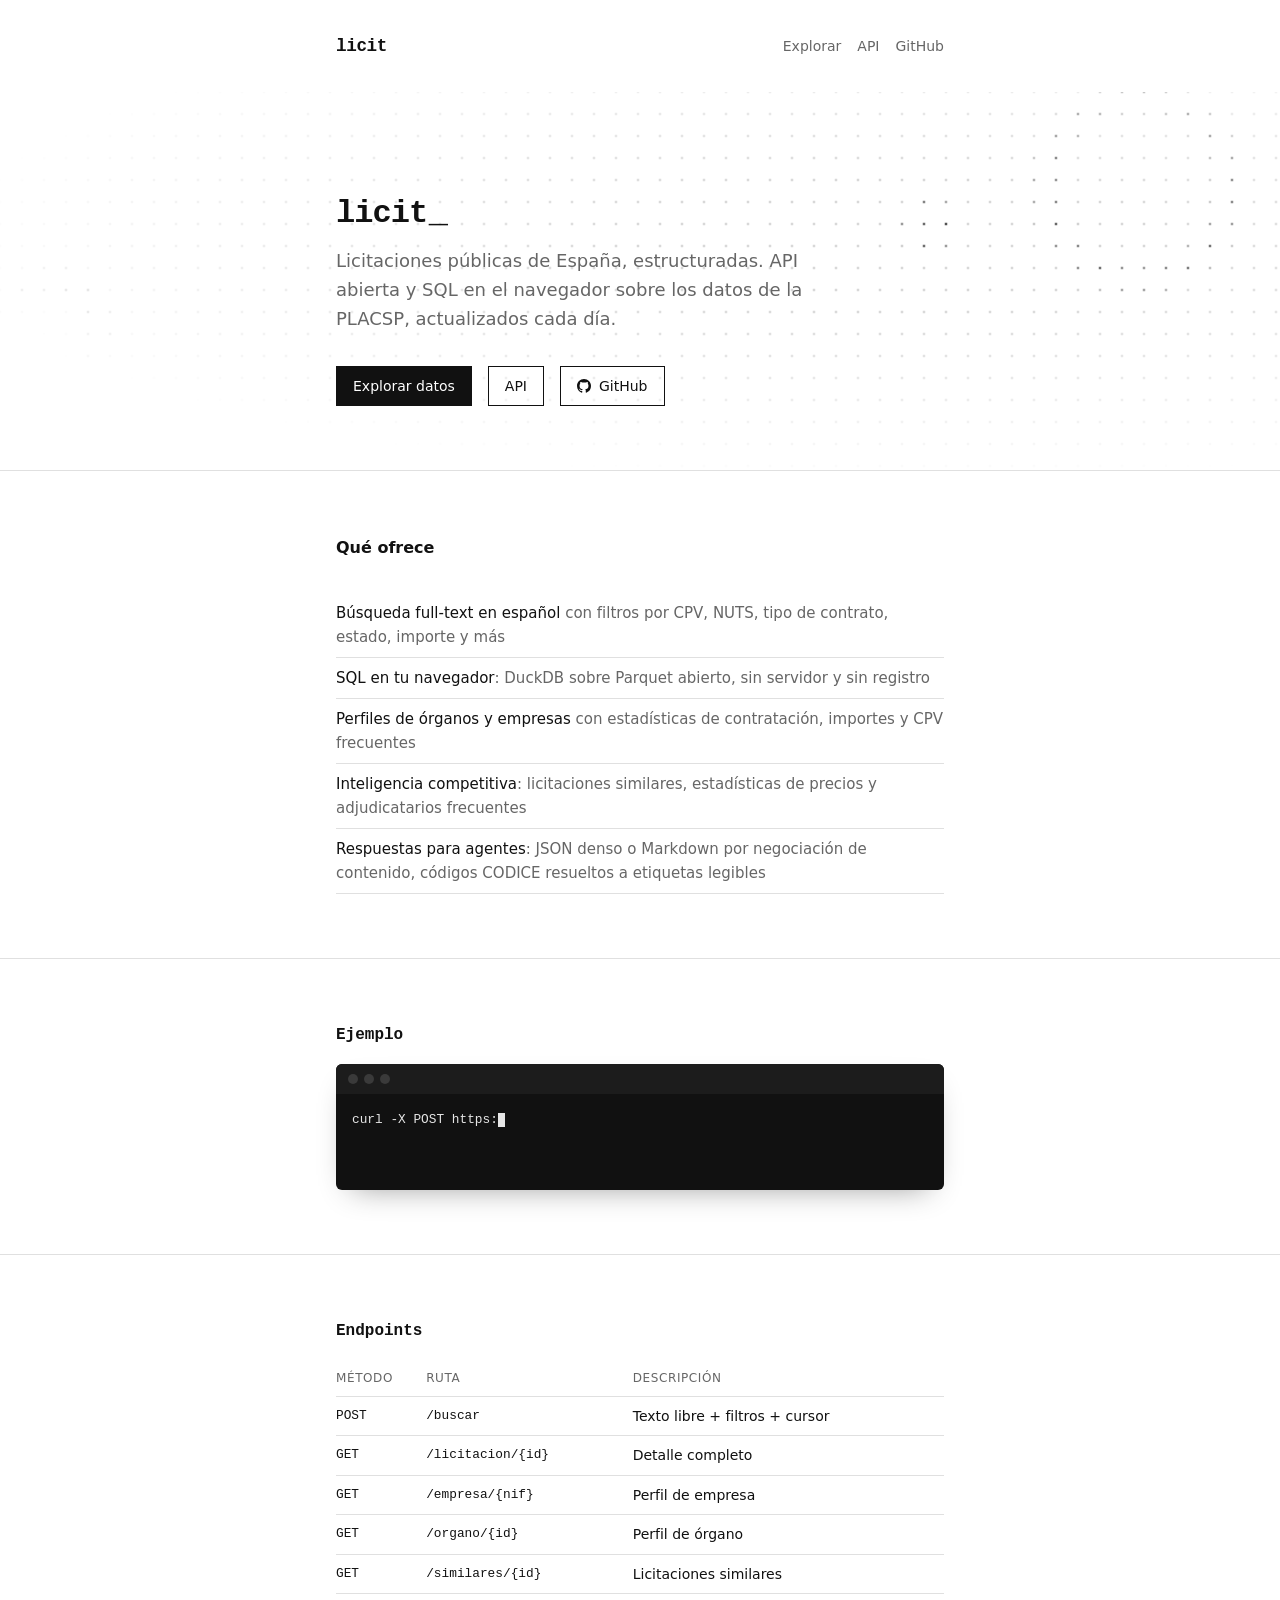
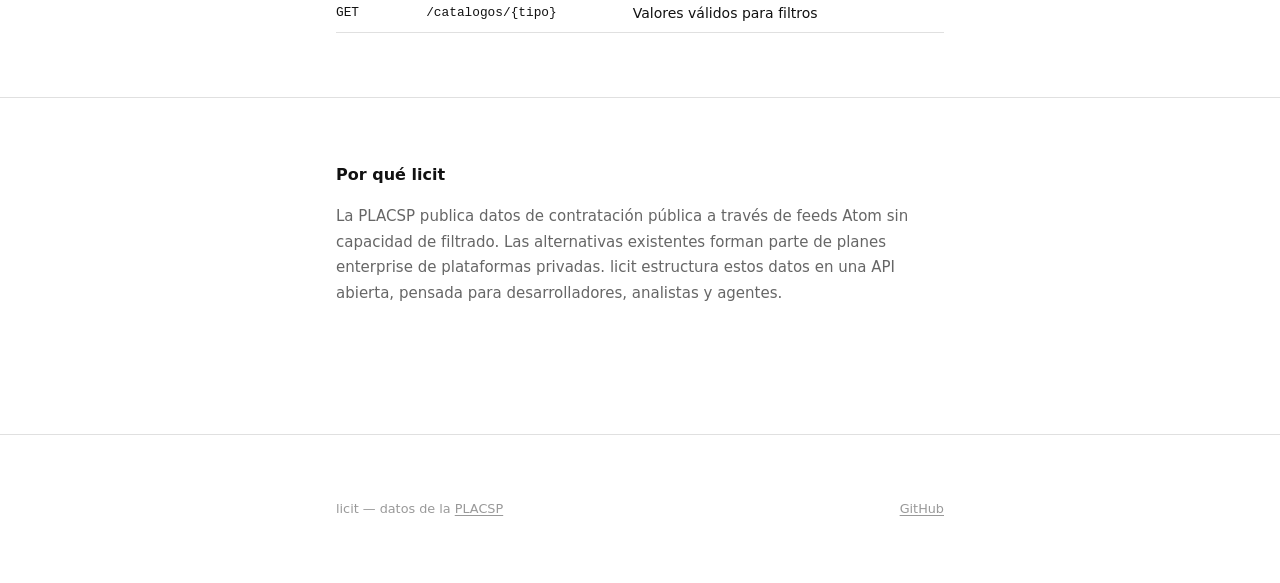
==== commit edb5db51: "Merge pull request #4 from pleka-ai/feat/cloudflare-stack feat: run everything on Cloudflare free ti" ====
--- a/site/index.html
+++ b/site/index.html
@@ -17,8 +17,8 @@
     <div class="container">
       <a href="/" class="brand">licit</a>
       <div class="nav-links">
-        <a href="https://api.licit.es/docs">API</a>
-        <a href="https://api.licit.es/registro">Registro</a>
+        <a href="/explorar">Explorar</a>
+        <a href="/docs">API</a>
         <a href="https://github.com/pleka-ai/licit" rel="noopener">GitHub</a>
       </div>
     </div>
@@ -29,11 +29,24 @@
       <canvas id="hero-bg" aria-hidden="true"></canvas>
       <div class="container">
         <h1 class="reveal">licit<span class="cursor">_</span></h1>
-        <p class="reveal">API estructurada de licitaciones públicas de España. Búsqueda, filtrado e inteligencia competitiva sobre datos de la PLACSP.</p>
+        <p class="reveal">Licitaciones públicas de España, estructuradas. API abierta y SQL en el navegador sobre los datos de la PLACSP, actualizados cada día.</p>
         <div class="hero-actions reveal">
-          <a href="https://api.licit.es/docs" class="btn">Documentación</a>
+          <a href="/explorar" class="btn btn-solid">Explorar datos</a>
+          <a href="/docs" class="btn">API</a>
           <a href="https://github.com/pleka-ai/licit" class="btn btn-icon" rel="noopener"><svg class="icon" viewBox="0 0 16 16" aria-hidden="true"><path fill="currentColor" d="M8 0C3.58 0 0 3.58 0 8c0 3.54 2.29 6.53 5.47 7.59.4.07.55-.17.55-.38 0-.19-.01-.82-.01-1.49-2.01.37-2.53-.49-2.69-.94-.09-.23-.48-.94-.82-1.13-.28-.15-.68-.52-.01-.53.63-.01 1.08.58 1.23.82.72 1.21 1.87.87 2.33.66.07-.52.28-.87.51-1.07-1.78-.2-3.64-.89-3.64-3.95 0-.87.31-1.59.82-2.15-.08-.2-.36-1.02.08-2.12 0 0 .67-.21 2.2.82.64-.18 1.32-.27 2-.27.68 0 1.36.09 2 .27 1.53-1.04 2.2-.82 2.2-.82.44 1.1.16 1.92.08 2.12.51.56.82 1.27.82 2.15 0 3.07-1.87 3.75-3.65 3.95.29.25.54.73.54 1.48 0 1.07-.01 1.93-.01 2.2 0 .21.15.46.55.38A8.013 8.013 0 0016 8c0-4.42-3.58-8-8-8z"/></svg>GitHub</a>
         </div>
+      </div>
+    </section>
+
+    <section class="stats hidden" id="stats">
+      <div class="container">
+        <div class="stats-grid">
+          <dl class="stat"><dt>Licitaciones</dt><dd data-count="total_licitaciones">0</dd></dl>
+          <dl class="stat"><dt>Órganos de contratación</dt><dd data-count="total_organos">0</dd></dl>
+          <dl class="stat"><dt>Empresas adjudicatarias</dt><dd data-count="total_empresas">0</dd></dl>
+          <dl class="stat"><dt>Presupuesto licitado</dt><dd><span data-count="importe_total" data-scale="1e6">0</span> <span class="stat-unit">M EUR</span></dd></dl>
+        </div>
+        <p class="stats-note" id="stats-note"></p>
       </div>
     </section>
 
@@ -42,7 +55,7 @@
         <h2>Qué ofrece</h2>
         <ul>
           <li><strong>Búsqueda full-text en español</strong> con filtros por CPV, NUTS, tipo de contrato, estado, importe y más</li>
-          <li><strong>Detalle completo</strong> de cada licitación: criterios de adjudicación, requisitos de solvencia, lotes y documentos</li>
+          <li><strong>SQL en tu navegador</strong>: DuckDB sobre Parquet abierto, sin servidor y sin registro</li>
           <li><strong>Perfiles de órganos y empresas</strong> con estadísticas de contratación, importes y CPV frecuentes</li>
           <li><strong>Inteligencia competitiva</strong>: licitaciones similares, estadísticas de precios y adjudicatarios frecuentes</li>
           <li><strong>Respuestas para agentes</strong>: JSON denso o Markdown por negociación de contenido, códigos CODICE resueltos a etiquetas legibles</li>
@@ -55,11 +68,11 @@
         <h2 class="reveal">Ejemplo</h2>
         <div class="terminal reveal">
           <div class="terminal-bar"><span></span><span></span><span></span></div>
-          <pre><code id="typed" data-text="curl -X POST https://api.licit.es/api/v1/buscar \
+          <pre><code id="typed" data-text="curl -X POST https://licit.es/api/v1/buscar \
   -H 'Content-Type: application/json' \
   -d '{&quot;q&quot;: &quot;desarrollo software&quot;,
        &quot;filtros&quot;: {&quot;tipo_contrato&quot;: [&quot;Servicios&quot;]},
-       &quot;limit&quot;: 5}'">curl -X POST https://api.licit.es/api/v1/buscar \
+       &quot;limit&quot;: 5}'">curl -X POST https://licit.es/api/v1/buscar \
   -H 'Content-Type: application/json' \
   -d '{"q": "desarrollo software",
        "filtros": {"tipo_contrato": ["Servicios"]},
--- a/site/style.css
+++ b/site/style.css
@@ -668,3 +668,191 @@
     animation: none;
   }
 }
+
+/* --- Explorer --- */
+
+.container.wide {
+  max-width: 1040px;
+}
+
+.nav-links a[aria-current="page"] {
+  color: var(--fg);
+}
+
+.explorer {
+  padding: var(--sp-xl) 0;
+}
+
+.explorer h1 {
+  font-family: var(--font-mono);
+  font-size: 2rem;
+  font-weight: 600;
+  letter-spacing: -0.03em;
+}
+
+.lead {
+  color: var(--fg-muted);
+  max-width: 620px;
+  margin: var(--sp-sm) 0 var(--sp-lg);
+}
+
+.chips {
+  display: flex;
+  flex-wrap: wrap;
+  gap: var(--sp-sm);
+  margin-bottom: var(--sp-md);
+}
+
+.chip {
+  font: inherit;
+  font-size: 0.8rem;
+  padding: var(--sp-xs) var(--sp-sm);
+  border: 1px solid var(--border);
+  background: transparent;
+  color: var(--fg-muted);
+  cursor: pointer;
+  transition: border-color 0.15s, color 0.15s, transform 0.15s;
+}
+
+.chip:hover {
+  border-color: var(--fg);
+  color: var(--fg);
+  transform: translateY(-1px);
+}
+
+.editor {
+  background: #111;
+  border-radius: 6px;
+  overflow: hidden;
+  box-shadow: 0 12px 32px -16px rgba(0, 0, 0, 0.45);
+}
+
+.editor .terminal-bar {
+  align-items: center;
+}
+
+.editor .terminal-bar em {
+  margin-left: auto;
+  font-family: var(--font-mono);
+  font-size: 0.7rem;
+  font-style: normal;
+  color: #8a8a8a;
+}
+
+.editor textarea {
+  display: block;
+  width: 100%;
+  min-height: 11em;
+  padding: var(--sp-md);
+  border: 0;
+  resize: vertical;
+  background: transparent;
+  color: #e6e6e6;
+  font-family: var(--font-mono);
+  font-size: 0.85rem;
+  line-height: 1.55;
+  outline: none;
+  tab-size: 2;
+}
+
+.editor-actions {
+  display: flex;
+  align-items: center;
+  justify-content: space-between;
+  gap: var(--sp-md);
+  padding: var(--sp-sm) var(--sp-md);
+  border-top: 1px solid #262626;
+  font-size: 0.75rem;
+}
+
+.editor-actions .muted {
+  color: #8a8a8a;
+  font-family: var(--font-mono);
+}
+
+.editor .btn {
+  border-color: #e6e6e6;
+  color: #e6e6e6;
+}
+
+.editor .btn:hover {
+  background: #e6e6e6;
+  color: #111;
+}
+
+.editor .btn:disabled {
+  opacity: 0.4;
+  cursor: progress;
+}
+
+kbd {
+  font-family: var(--font-mono);
+  font-size: 0.7rem;
+  opacity: 0.6;
+  margin-left: var(--sp-xs);
+}
+
+#meta {
+  margin: var(--sp-md) 0 var(--sp-sm);
+  font-family: var(--font-mono);
+  font-size: 0.8rem;
+}
+
+.results td {
+  font-size: 0.8rem;
+  max-width: 420px;
+  overflow: hidden;
+  text-overflow: ellipsis;
+  white-space: nowrap;
+}
+
+.results tbody tr {
+  animation: row-in 0.35s ease both;
+}
+
+@keyframes row-in {
+  from { opacity: 0; transform: translateY(4px); }
+}
+
+/* --- Live stats on landing --- */
+
+.stat dd {
+  font-variant-numeric: tabular-nums;
+}
+
+.stats-note {
+  margin-top: var(--sp-md);
+  font-size: 0.75rem;
+  color: var(--fg-faint);
+}
+
+@media (prefers-reduced-motion: reduce) {
+  .results tbody tr { animation: none; }
+}
+
+.btn-solid {
+  background: var(--accent);
+  color: var(--accent-hover);
+}
+
+.btn-solid:hover {
+  background: transparent;
+  color: var(--accent);
+}
+
+.hero-actions {
+  flex-wrap: wrap;
+}
+
+p code,
+li code {
+  font-family: var(--font-mono);
+  font-size: 0.85em;
+  background: var(--code-bg);
+  padding: 0.1em 0.3em;
+}
+
+.section .terminal + p,
+.section .terminal {
+  margin-top: var(--sp-md);
+}
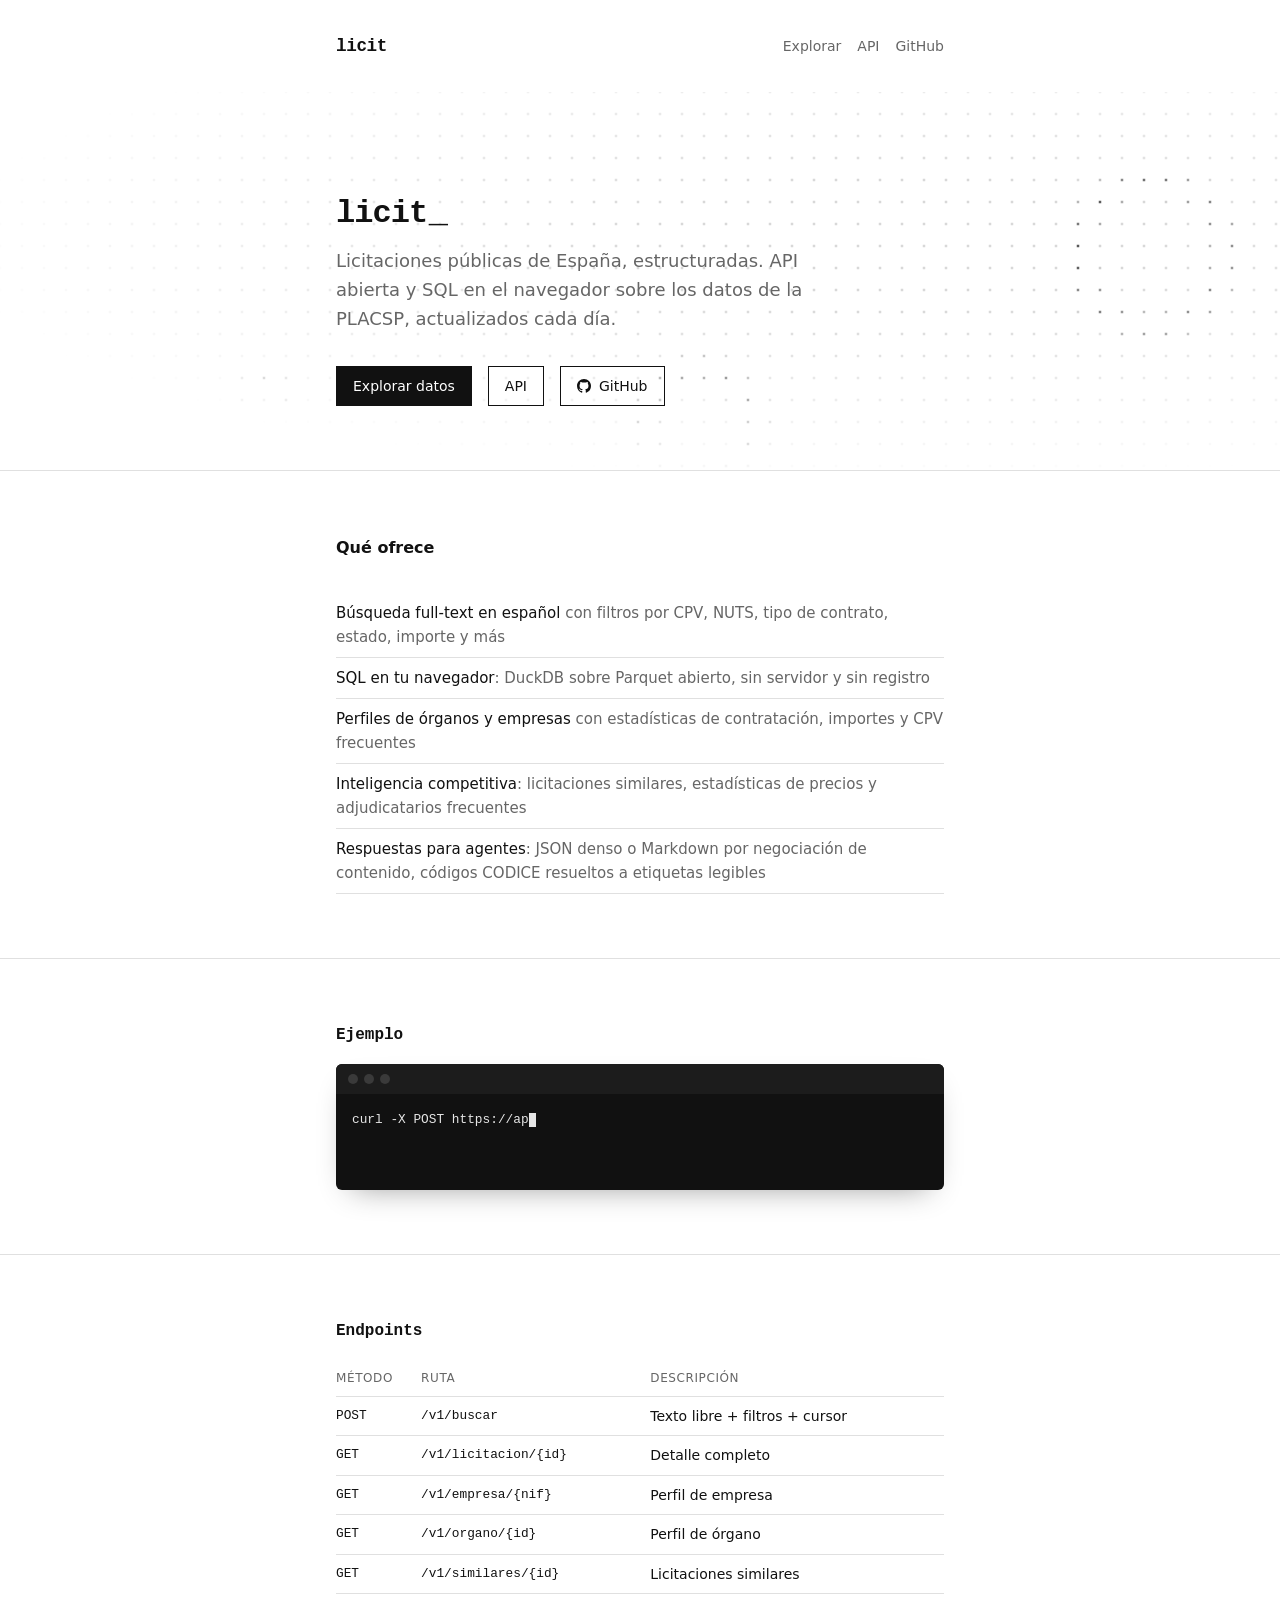
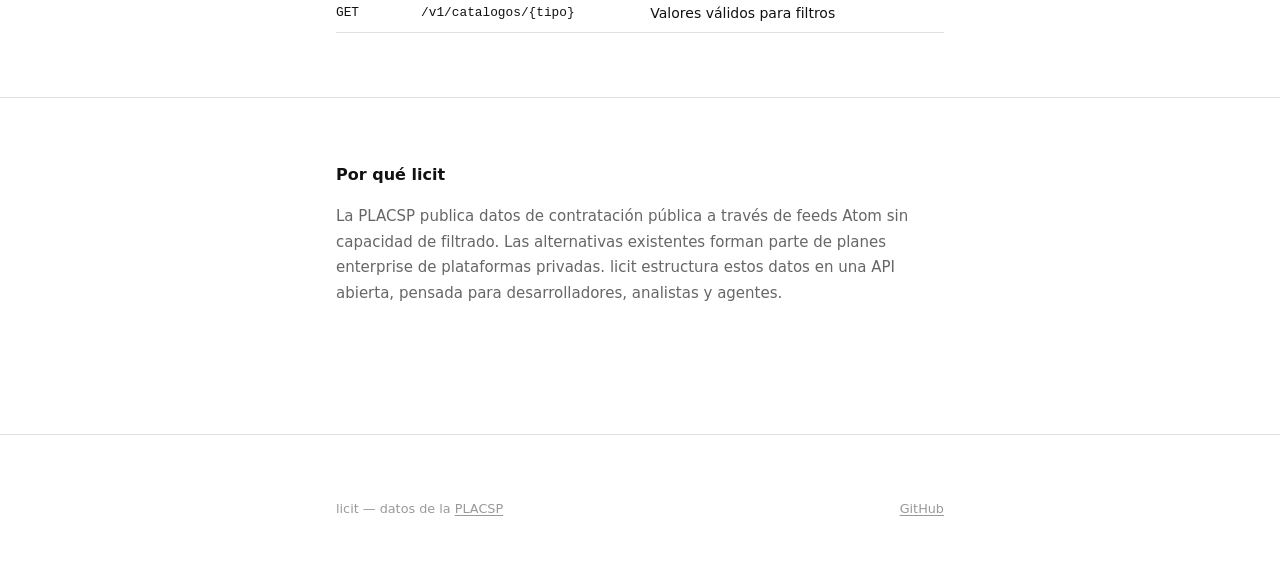
==== commit 4d4ee0b5: "feat(site): link to api.licit.es and read stats from /salud Co-Authored-By: Claude Opus 5.5 <noreply" ====
--- a/site/index.html
+++ b/site/index.html
@@ -18,7 +18,7 @@
       <a href="/" class="brand">licit</a>
       <div class="nav-links">
         <a href="/explorar">Explorar</a>
-        <a href="/docs">API</a>
+        <a href="https://api.licit.es/docs">API</a>
         <a href="https://github.com/pleka-ai/licit" rel="noopener">GitHub</a>
       </div>
     </div>
@@ -32,7 +32,7 @@
         <p class="reveal">Licitaciones públicas de España, estructuradas. API abierta y SQL en el navegador sobre los datos de la PLACSP, actualizados cada día.</p>
         <div class="hero-actions reveal">
           <a href="/explorar" class="btn btn-solid">Explorar datos</a>
-          <a href="/docs" class="btn">API</a>
+          <a href="https://api.licit.es/docs" class="btn">API</a>
           <a href="https://github.com/pleka-ai/licit" class="btn btn-icon" rel="noopener"><svg class="icon" viewBox="0 0 16 16" aria-hidden="true"><path fill="currentColor" d="M8 0C3.58 0 0 3.58 0 8c0 3.54 2.29 6.53 5.47 7.59.4.07.55-.17.55-.38 0-.19-.01-.82-.01-1.49-2.01.37-2.53-.49-2.69-.94-.09-.23-.48-.94-.82-1.13-.28-.15-.68-.52-.01-.53.63-.01 1.08.58 1.23.82.72 1.21 1.87.87 2.33.66.07-.52.28-.87.51-1.07-1.78-.2-3.64-.89-3.64-3.95 0-.87.31-1.59.82-2.15-.08-.2-.36-1.02.08-2.12 0 0 .67-.21 2.2.82.64-.18 1.32-.27 2-.27.68 0 1.36.09 2 .27 1.53-1.04 2.2-.82 2.2-.82.44 1.1.16 1.92.08 2.12.51.56.82 1.27.82 2.15 0 3.07-1.87 3.75-3.65 3.95.29.25.54.73.54 1.48 0 1.07-.01 1.93-.01 2.2 0 .21.15.46.55.38A8.013 8.013 0 0016 8c0-4.42-3.58-8-8-8z"/></svg>GitHub</a>
         </div>
       </div>
@@ -68,11 +68,11 @@
         <h2 class="reveal">Ejemplo</h2>
         <div class="terminal reveal">
           <div class="terminal-bar"><span></span><span></span><span></span></div>
-          <pre><code id="typed" data-text="curl -X POST https://licit.es/api/v1/buscar \
+          <pre><code id="typed" data-text="curl -X POST https://api.licit.es/v1/buscar \
   -H 'Content-Type: application/json' \
   -d '{&quot;q&quot;: &quot;desarrollo software&quot;,
        &quot;filtros&quot;: {&quot;tipo_contrato&quot;: [&quot;Servicios&quot;]},
-       &quot;limit&quot;: 5}'">curl -X POST https://licit.es/api/v1/buscar \
+       &quot;limit&quot;: 5}'">curl -X POST https://api.licit.es/v1/buscar \
   -H 'Content-Type: application/json' \
   -d '{"q": "desarrollo software",
        "filtros": {"tipo_contrato": ["Servicios"]},
@@ -88,12 +88,12 @@
           <table>
             <thead><tr><th>Método</th><th>Ruta</th><th>Descripción</th></tr></thead>
             <tbody>
-              <tr><td class="mono">POST</td><td class="mono">/buscar</td><td>Texto libre + filtros + cursor</td></tr>
-              <tr><td class="mono">GET</td><td class="mono">/licitacion/{id}</td><td>Detalle completo</td></tr>
-              <tr><td class="mono">GET</td><td class="mono">/empresa/{nif}</td><td>Perfil de empresa</td></tr>
-              <tr><td class="mono">GET</td><td class="mono">/organo/{id}</td><td>Perfil de órgano</td></tr>
-              <tr><td class="mono">GET</td><td class="mono">/similares/{id}</td><td>Licitaciones similares</td></tr>
-              <tr><td class="mono">GET</td><td class="mono">/catalogos/{tipo}</td><td>Valores válidos para filtros</td></tr>
+              <tr><td class="mono">POST</td><td class="mono">/v1/buscar</td><td>Texto libre + filtros + cursor</td></tr>
+              <tr><td class="mono">GET</td><td class="mono">/v1/licitacion/{id}</td><td>Detalle completo</td></tr>
+              <tr><td class="mono">GET</td><td class="mono">/v1/empresa/{nif}</td><td>Perfil de empresa</td></tr>
+              <tr><td class="mono">GET</td><td class="mono">/v1/organo/{id}</td><td>Perfil de órgano</td></tr>
+              <tr><td class="mono">GET</td><td class="mono">/v1/similares/{id}</td><td>Licitaciones similares</td></tr>
+              <tr><td class="mono">GET</td><td class="mono">/v1/catalogos/{tipo}</td><td>Valores válidos para filtros</td></tr>
             </tbody>
           </table>
         </div>
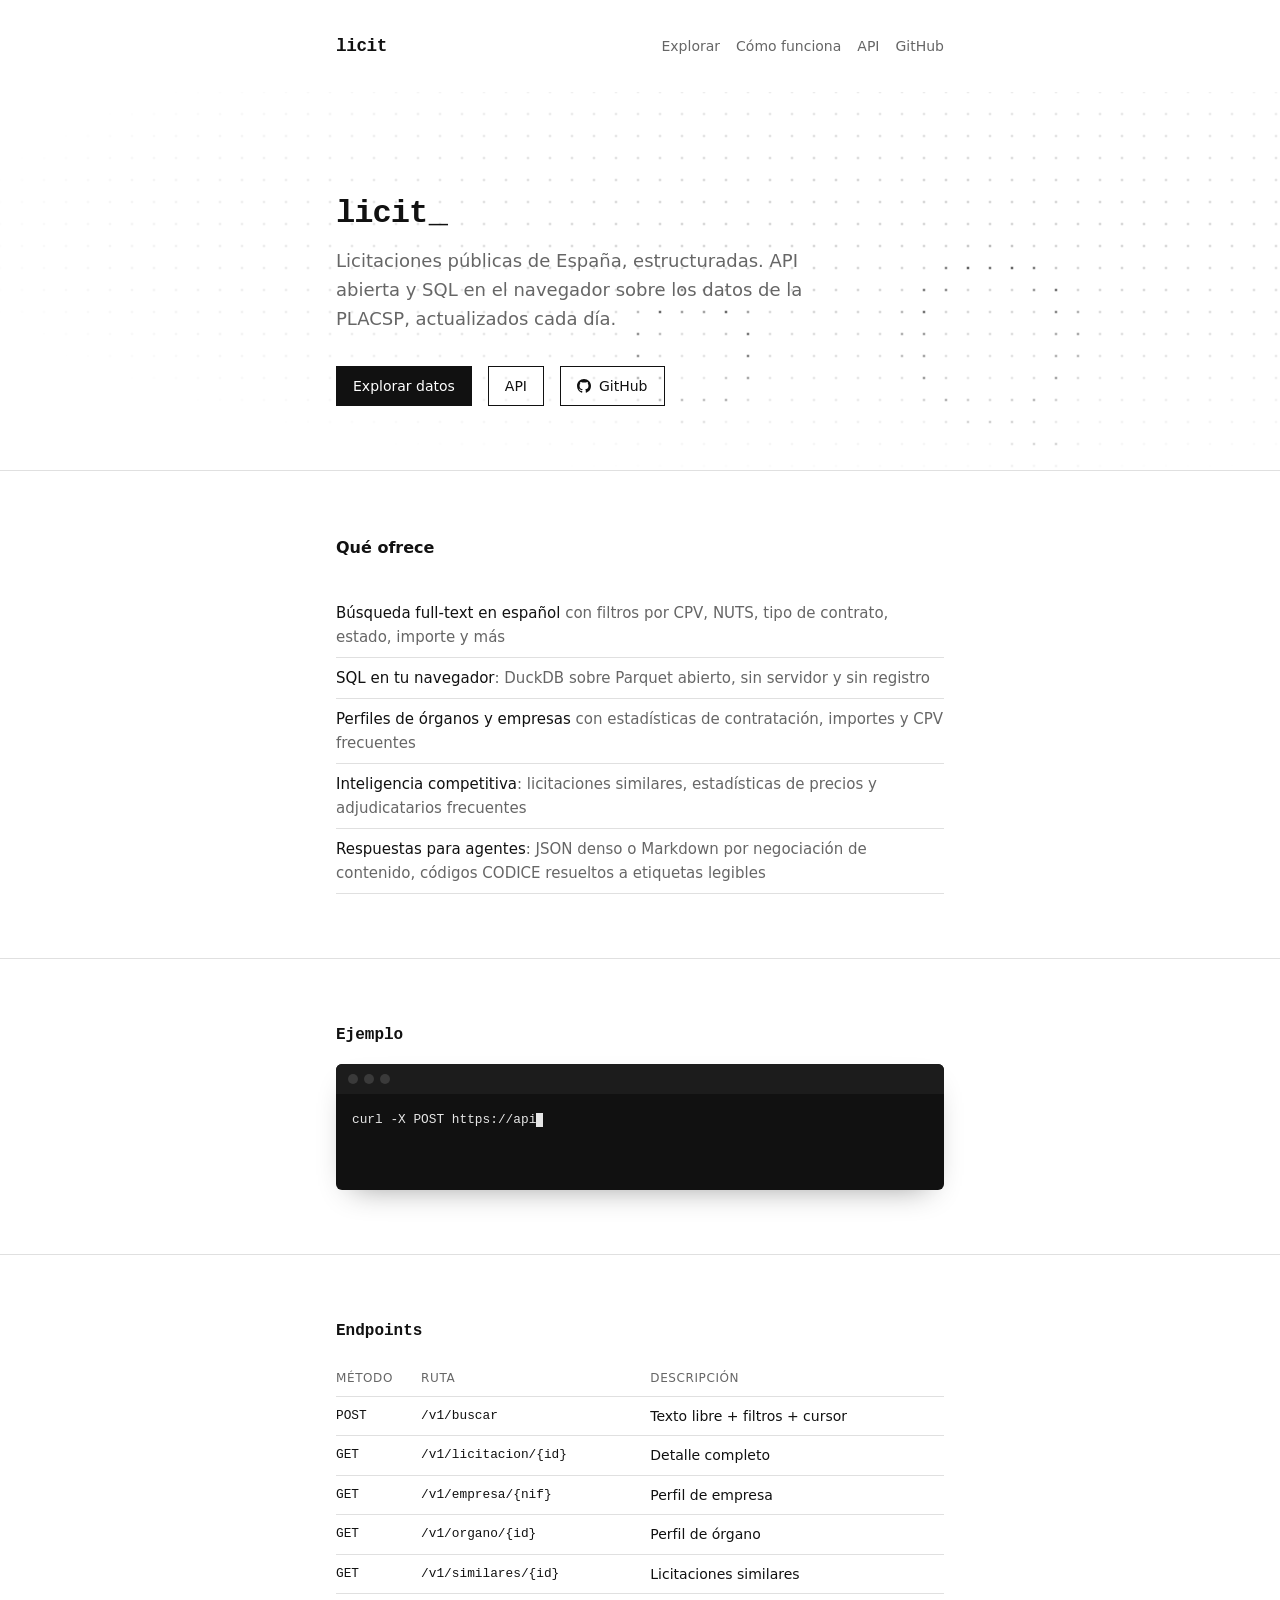
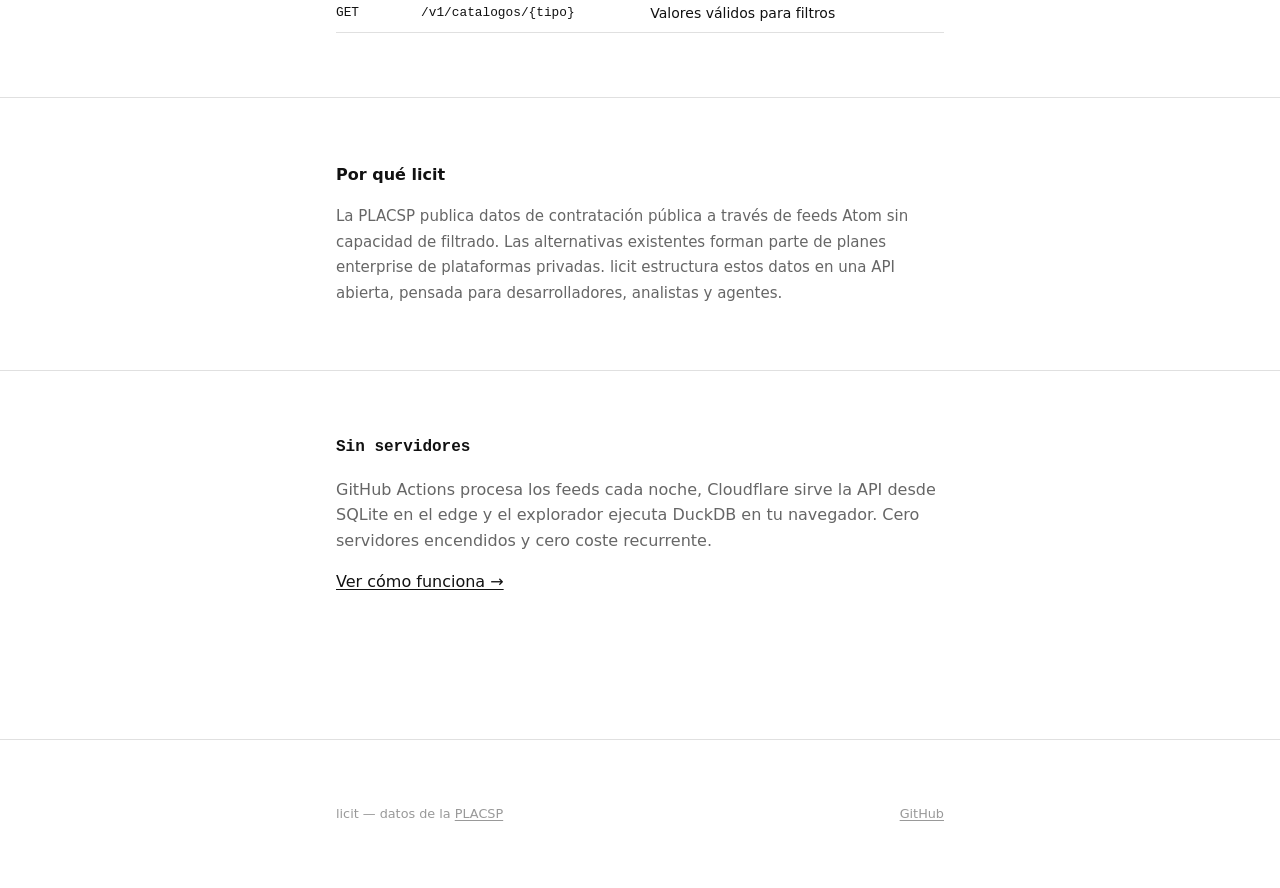
==== commit 2392800b: "feat(site): architecture page explaining what runs where and why Co-Authored-By: Claude Opus 5.5 <no" ====
--- a/site/index.html
+++ b/site/index.html
@@ -18,6 +18,7 @@
       <a href="/" class="brand">licit</a>
       <div class="nav-links">
         <a href="/explorar">Explorar</a>
+        <a href="/arquitectura">Cómo funciona</a>
         <a href="https://api.licit.es/docs">API</a>
         <a href="https://github.com/pleka-ai/licit" rel="noopener">GitHub</a>
       </div>
@@ -111,6 +112,13 @@
       </div>
     </section>
 
+    <section class="section">
+      <div class="container">
+        <h2 class="reveal">Sin servidores</h2>
+        <p class="reveal">GitHub Actions procesa los feeds cada noche, Cloudflare sirve la API desde SQLite en el edge y el explorador ejecuta DuckDB en tu navegador. Cero servidores encendidos y cero coste recurrente.</p>
+        <p class="reveal"><a href="/arquitectura">Ver cómo funciona →</a></p>
+      </div>
+    </section>
   </main>
 
   <footer>
--- a/site/style.css
+++ b/site/style.css
@@ -856,3 +856,995 @@
 .section .terminal {
   margin-top: var(--sp-md);
 }
+
+/* --- Playground (explorar) --- */
+
+.pg {
+  padding: var(--sp-lg) 0 var(--sp-xl);
+}
+
+.pg-head {
+  display: flex;
+  align-items: flex-end;
+  justify-content: space-between;
+  gap: var(--sp-lg);
+  margin-bottom: var(--sp-lg);
+}
+
+.pg-head h1 {
+  font-family: var(--font-mono);
+  font-size: 2rem;
+  font-weight: 600;
+  letter-spacing: -0.03em;
+}
+
+.pg-head .lead {
+  margin: var(--sp-xs) 0 0;
+}
+
+.pg-status {
+  display: inline-flex;
+  align-items: center;
+  gap: var(--sp-sm);
+  flex-shrink: 0;
+  padding: 0.3rem 0.7rem;
+  border: 1px solid var(--border);
+  border-radius: 999px;
+  font-family: var(--font-mono);
+  font-size: 0.72rem;
+  color: var(--fg-muted);
+  white-space: nowrap;
+}
+
+.pg-status b {
+  font-weight: 400;
+}
+
+.pg-status i {
+  width: 8px;
+  height: 8px;
+  border-radius: 50%;
+  background: var(--fg-faint);
+}
+
+.pg-status[data-state="loading"] i {
+  background: #d4a017;
+  animation: pulse 1s ease-in-out infinite;
+}
+
+.pg-status[data-state="ready"] i {
+  background: var(--success);
+}
+
+.pg-status[data-state="error"] {
+  color: var(--error);
+  border-color: var(--error);
+  white-space: normal;
+}
+
+.pg-status[data-state="error"] i {
+  background: var(--error);
+}
+
+@keyframes pulse {
+  50% { opacity: 0.3; }
+}
+
+/* examples */
+
+.pg-examples {
+  display: grid;
+  grid-template-columns: repeat(4, minmax(0, 1fr));
+  gap: var(--sp-sm);
+  margin-bottom: var(--sp-lg);
+}
+
+.pg-card {
+  position: relative;
+  display: flex;
+  flex-direction: column;
+  gap: 2px;
+  padding: 0.7rem 0.8rem;
+  border: 1px solid var(--border);
+  border-radius: 6px;
+  background: var(--bg);
+  color: var(--fg);
+  font: inherit;
+  text-align: left;
+  cursor: pointer;
+  transition: border-color 0.15s, transform 0.15s, box-shadow 0.15s;
+}
+
+.pg-card:hover {
+  border-color: var(--fg);
+  transform: translateY(-1px);
+  box-shadow: 0 6px 18px -12px rgba(0, 0, 0, 0.35);
+}
+
+.pg-card[aria-current="true"] {
+  border-color: var(--fg);
+  box-shadow: inset 0 0 0 1px var(--fg);
+}
+
+.pg-card strong {
+  font-size: 0.85rem;
+  font-weight: 600;
+}
+
+.pg-card span {
+  font-size: 0.78rem;
+  color: var(--fg-muted);
+}
+
+.pg-card em {
+  align-self: flex-start;
+  margin-top: 0.35rem;
+  padding: 0 0.4rem;
+  border-radius: 3px;
+  font-family: var(--font-mono);
+  font-size: 0.65rem;
+  font-style: normal;
+  background: var(--code-bg);
+  color: var(--fg-muted);
+}
+
+.pg-card em[data-fast="true"] {
+  background: #e8f5ec;
+  color: var(--success);
+}
+
+/* layout */
+
+.pg-grid {
+  display: grid;
+  grid-template-columns: 230px minmax(0, 1fr);
+  gap: var(--sp-md);
+  align-items: start;
+}
+
+.pg-main {
+  display: flex;
+  flex-direction: column;
+  gap: var(--sp-md);
+  min-width: 0;
+}
+
+/* schema */
+
+.pg-schema {
+  position: sticky;
+  top: var(--sp-md);
+  max-height: calc(100vh - 2rem);
+  overflow: auto;
+  border: 1px solid var(--border);
+  border-radius: 6px;
+  padding: 0.6rem 0.7rem;
+  font-size: 0.8rem;
+}
+
+.pg-schema > details > summary {
+  font-family: var(--font-mono);
+  font-weight: 600;
+  cursor: pointer;
+  margin-bottom: 0.4rem;
+}
+
+.pg-schema ul {
+  list-style: none;
+}
+
+.pg-schema ul ul {
+  margin: 0.2rem 0 0.5rem 0.7rem;
+  padding-left: 0.5rem;
+  border-left: 1px solid var(--border);
+}
+
+.pg-schema li li {
+  display: flex;
+  justify-content: space-between;
+  gap: var(--sp-sm);
+}
+
+.pg-schema li li span {
+  color: var(--fg-faint);
+  font-family: var(--font-mono);
+  font-size: 0.68rem;
+  white-space: nowrap;
+}
+
+.pg-schema details details > summary {
+  display: flex;
+  flex-direction: column;
+  cursor: pointer;
+  padding: 0.25rem 0;
+}
+
+.pg-schema small {
+  color: var(--fg-faint);
+  font-size: 0.7rem;
+}
+
+.pg-ident {
+  border: 0;
+  background: none;
+  padding: 0;
+  font-family: var(--font-mono);
+  font-size: 0.78rem;
+  color: var(--fg);
+  cursor: pointer;
+  text-align: left;
+  overflow: hidden;
+  text-overflow: ellipsis;
+}
+
+.pg-ident:hover {
+  text-decoration: underline;
+}
+
+.pg-hint {
+  margin-top: 0.5rem;
+  color: var(--fg-faint);
+  font-size: 0.7rem;
+}
+
+/* editor */
+
+.pg-editor {
+  background: #111;
+  border-radius: 6px;
+  overflow: hidden;
+  box-shadow: 0 12px 32px -18px rgba(0, 0, 0, 0.5);
+}
+
+.pg-bar {
+  display: flex;
+  align-items: center;
+  gap: var(--sp-md);
+  padding: 9px 12px;
+  background: #1c1c1c;
+  font-family: var(--font-mono);
+  font-size: 0.72rem;
+  color: #8a8a8a;
+}
+
+.pg-bar .dots {
+  display: flex;
+  gap: 6px;
+}
+
+.pg-bar .dots span {
+  width: 10px;
+  height: 10px;
+  border-radius: 50%;
+  background: #3a3a3a;
+}
+
+.pg-keys {
+  margin-left: auto;
+}
+
+.pg-keys kbd,
+.pg-bar kbd {
+  margin: 0 1px;
+  padding: 0 4px;
+  border: 1px solid #3a3a3a;
+  border-radius: 3px;
+  font-size: 0.65rem;
+  opacity: 1;
+}
+
+.pg-code {
+  position: relative;
+}
+
+.pg-code pre,
+.pg-code textarea {
+  margin: 0;
+  padding: var(--sp-md);
+  border: 0;
+  font-family: var(--font-mono);
+  font-size: 0.85rem;
+  line-height: 1.6;
+  tab-size: 2;
+  white-space: pre-wrap;
+  word-break: break-word;
+}
+
+.pg-code pre {
+  position: absolute;
+  inset: 0;
+  overflow: hidden;
+  pointer-events: none;
+  color: #e6e6e6;
+  background: transparent;
+}
+
+.pg-code textarea {
+  position: relative;
+  display: block;
+  width: 100%;
+  min-height: 160px;
+  resize: none;
+  overflow: hidden;
+  background: transparent;
+  color: transparent;
+  caret-color: #fff;
+  outline: none;
+}
+
+.pg-code textarea::selection {
+  background: rgba(255, 255, 255, 0.18);
+  color: transparent;
+}
+
+.t-kw { color: #ff8fa3; }
+.t-fn { color: #82aaff; }
+.t-str { color: #c3e88d; }
+.t-num { color: #f78c6c; }
+.t-com { color: #6b6b6b; font-style: italic; }
+.t-tbl { color: #ffcb6b; }
+
+.pg-actions {
+  display: flex;
+  justify-content: flex-end;
+  gap: var(--sp-sm);
+  padding: var(--sp-sm) var(--sp-md);
+  border-top: 1px solid #262626;
+}
+
+.pg-btn {
+  font: inherit;
+  font-size: 0.82rem;
+  font-weight: 500;
+  padding: 0.4rem 1.1rem;
+  border: 1px solid #fff;
+  border-radius: 4px;
+  background: #fff;
+  color: #111;
+  cursor: pointer;
+  transition: opacity 0.15s, background 0.15s, color 0.15s, transform 0.1s;
+}
+
+.pg-btn:hover {
+  background: #e6e6e6;
+}
+
+.pg-btn:active {
+  transform: translateY(1px);
+}
+
+.pg-btn:disabled {
+  opacity: 0.45;
+  cursor: progress;
+}
+
+.pg-btn.ghost {
+  background: transparent;
+  color: #e6e6e6;
+  border-color: #3a3a3a;
+}
+
+.pg-btn.ghost:hover {
+  border-color: #e6e6e6;
+}
+
+.pg-results .pg-btn.ghost {
+  color: var(--fg);
+  border-color: var(--border);
+}
+
+.pg-results .pg-btn.ghost:hover {
+  border-color: var(--fg);
+  background: transparent;
+}
+
+.pg-btn.small {
+  padding: 0.2rem 0.6rem;
+  font-size: 0.75rem;
+}
+
+/* results */
+
+.pg-results {
+  border: 1px solid var(--border);
+  border-radius: 6px;
+  overflow: hidden;
+}
+
+.pg-toolbar {
+  display: flex;
+  align-items: center;
+  justify-content: space-between;
+  gap: var(--sp-md);
+  padding: 0.5rem 0.8rem;
+  border-bottom: 1px solid var(--border);
+  background: #fafafa;
+}
+
+.pg-meta {
+  font-family: var(--font-mono);
+  font-size: 0.75rem;
+  color: var(--fg-muted);
+}
+
+.pg-tools {
+  display: flex;
+  align-items: center;
+  gap: var(--sp-sm);
+}
+
+.pg-toggle[hidden],
+.pg-btn[hidden] {
+  display: none;
+}
+
+.pg-toggle {
+  display: inline-flex;
+  border: 1px solid var(--border);
+  border-radius: 4px;
+  overflow: hidden;
+}
+
+.pg-toggle button {
+  border: 0;
+  padding: 0.2rem 0.6rem;
+  background: transparent;
+  font: inherit;
+  font-size: 0.75rem;
+  color: var(--fg-muted);
+  cursor: pointer;
+}
+
+.pg-toggle button[aria-selected="true"] {
+  background: var(--fg);
+  color: var(--bg);
+}
+
+.pg-out {
+  min-height: 140px;
+  transition: opacity 0.2s;
+}
+
+.pg-out.busy {
+  opacity: 0.45;
+}
+
+.pg-empty {
+  display: grid;
+  place-items: center;
+  min-height: 140px;
+  color: var(--fg-faint);
+  font-size: 0.85rem;
+}
+
+.pg-error {
+  margin: var(--sp-md);
+  padding: var(--sp-md);
+  border-left: 3px solid var(--error);
+  background: #fdf2f2;
+  color: var(--error);
+  font-family: var(--font-mono);
+  font-size: 0.78rem;
+  white-space: pre-wrap;
+}
+
+.pg-table {
+  max-height: 560px;
+  overflow: auto;
+}
+
+.pg-table table {
+  width: 100%;
+  margin: 0;
+  border-collapse: collapse;
+}
+
+.pg-table th {
+  text-transform: none;
+  letter-spacing: normal;
+  font-weight: 500;
+  color: var(--fg-muted);
+  position: sticky;
+  top: 0;
+  z-index: 1;
+  background: var(--bg);
+  box-shadow: 0 1px 0 var(--border);
+  font-family: var(--font-mono);
+  white-space: nowrap;
+}
+
+.pg-table th,
+.pg-table td {
+  padding: 0.4rem 0.8rem;
+  font-size: 0.8rem;
+  text-align: left;
+}
+
+.pg-table td {
+  max-width: 460px;
+  overflow: hidden;
+  text-overflow: ellipsis;
+  white-space: nowrap;
+  border-bottom: 1px solid #f0f0f0;
+}
+
+.pg-table .num {
+  text-align: right;
+  font-family: var(--font-mono);
+  font-variant-numeric: tabular-nums;
+}
+
+.pg-table .time {
+  font-family: var(--font-mono);
+  white-space: nowrap;
+}
+
+.pg-table tbody tr:hover {
+  background: #fafafa;
+}
+
+.pg-chart {
+  padding: var(--sp-md);
+}
+
+.pg-chart-cap {
+  margin-bottom: var(--sp-sm);
+  font-family: var(--font-mono);
+  font-size: 0.72rem;
+  color: var(--fg-faint);
+}
+
+.pg-bar-row {
+  display: grid;
+  grid-template-columns: minmax(80px, 34%) 1fr auto;
+  align-items: center;
+  gap: var(--sp-sm);
+  padding: 2px 0;
+  font-size: 0.78rem;
+}
+
+.pg-bar-label {
+  overflow: hidden;
+  text-overflow: ellipsis;
+  white-space: nowrap;
+  color: var(--fg-muted);
+}
+
+.pg-bar-track {
+  height: 14px;
+  background: var(--code-bg);
+  border-radius: 2px;
+}
+
+.pg-bar-fill {
+  display: block;
+  height: 100%;
+  width: var(--w);
+  background: var(--fg);
+  border-radius: 2px;
+  transform-origin: left;
+  animation: grow 0.6s cubic-bezier(0.2, 0.7, 0.2, 1) both;
+}
+
+@keyframes grow {
+  from { transform: scaleX(0); }
+}
+
+.pg-bar-val {
+  min-width: 5.5em;
+  text-align: right;
+  font-family: var(--font-mono);
+  font-variant-numeric: tabular-nums;
+}
+
+@media (max-width: 860px) {
+  .pg-head {
+    flex-direction: column;
+    align-items: flex-start;
+    gap: var(--sp-sm);
+  }
+
+  .pg-grid {
+    grid-template-columns: 1fr;
+  }
+
+  .pg-schema {
+    position: static;
+    max-height: none;
+    order: 2;
+  }
+
+  .pg-examples {
+    display: flex;
+    overflow-x: auto;
+    scroll-snap-type: x mandatory;
+    margin: 0 calc(-1 * var(--sp-md)) var(--sp-md);
+    padding: 2px var(--sp-md) var(--sp-sm);
+    scrollbar-width: none;
+  }
+
+  .pg-examples::-webkit-scrollbar {
+    display: none;
+  }
+
+  .pg-card {
+    flex: 0 0 62%;
+    scroll-snap-align: start;
+  }
+
+  .pg-head h1 {
+    font-size: 1.6rem;
+  }
+
+  .pg-keys {
+    display: none;
+  }
+}
+
+@media (prefers-reduced-motion: reduce) {
+  .pg-bar-fill,
+  .pg-status i {
+    animation: none;
+  }
+}
+
+/* --- Arquitectura --- */
+
+.arq .container.wide {
+  max-width: 1120px;
+}
+
+.arq-hero {
+  padding: var(--sp-xl) 0 var(--sp-lg);
+}
+
+.arq-hero h1 {
+  font-family: var(--font-mono);
+  font-size: 2.4rem;
+  font-weight: 600;
+  letter-spacing: -0.03em;
+}
+
+.arq-hero .lead {
+  max-width: 720px;
+  font-size: 1.1rem;
+  margin: var(--sp-sm) 0 var(--sp-lg);
+}
+
+.arq-hero .lead strong {
+  color: var(--fg);
+}
+
+.arq-live {
+  display: grid;
+  grid-template-columns: repeat(4, minmax(0, 1fr));
+  gap: var(--sp-md);
+  max-width: 820px;
+}
+
+.arq-live dt,
+.arq-facts dt {
+  font-size: 0.72rem;
+  color: var(--fg-muted);
+  text-transform: uppercase;
+  letter-spacing: 0.05em;
+}
+
+.arq-live dd {
+  font-family: var(--font-mono);
+  font-size: 1.35rem;
+  font-weight: 600;
+  font-variant-numeric: tabular-nums;
+}
+
+/* diagram */
+
+.arq-diagram-wrap {
+  padding: var(--sp-md) 0 var(--sp-lg);
+}
+
+.arq-diagram {
+  overflow-x: auto;
+  padding: var(--sp-md);
+  border: 1px solid var(--border);
+  border-radius: 10px;
+  background:
+    radial-gradient(circle at 1px 1px, #e9e9e9 1px, transparent 0) 0 0 / 18px 18px,
+    #fcfcfc;
+}
+
+.arq-diagram svg {
+  display: block;
+  width: 100%;
+  min-width: 860px;
+  height: auto;
+  font-family: var(--font-sans);
+}
+
+.arq-node rect {
+  fill: #fff;
+  stroke: #cfcfcf;
+  stroke-width: 1.2;
+}
+
+.arq-group rect {
+  fill: #f6f6f6;
+  stroke: #d9d9d9;
+  stroke-dasharray: 5 4;
+}
+
+.arq-node .t,
+.arq-group .t {
+  font-size: 15px;
+  font-weight: 600;
+  fill: var(--fg);
+  text-anchor: middle;
+}
+
+.arq-node .s,
+.arq-group .s {
+  font-size: 12px;
+  fill: var(--fg-muted);
+  text-anchor: middle;
+}
+
+.arq-node .tag {
+  font-family: var(--font-mono);
+  font-size: 10.5px;
+  text-anchor: middle;
+}
+
+.tag.gov { fill: #666; }
+.tag.cf { fill: #c25e00; }
+.tag.you { fill: #1a7f37; }
+
+.accent-cf rect { stroke: #f0a35e; }
+.accent-duck rect { stroke: #e3c34b; fill: #fffbea; }
+.accent-you rect { stroke: #7cc49a; fill: #f4fbf6; }
+
+.arq-edge {
+  fill: none;
+  stroke: #9a9a9a;
+  stroke-width: 1.5;
+  stroke-dasharray: 6 5;
+  animation: flow 1.2s linear infinite;
+}
+
+.arq-edge.back {
+  stroke: #c9c9c9;
+  animation-direction: reverse;
+}
+
+.arq-arrowhead {
+  fill: #9a9a9a;
+}
+
+.arq-edge-label {
+  font-family: var(--font-mono);
+  font-size: 10px;
+  fill: var(--fg-faint);
+  text-anchor: middle;
+}
+
+@keyframes flow {
+  to { stroke-dashoffset: -22; }
+}
+
+.arq-legend {
+  display: flex;
+  flex-wrap: wrap;
+  gap: var(--sp-md);
+  margin-top: var(--sp-sm);
+  font-size: 0.75rem;
+  color: var(--fg-muted);
+}
+
+.arq-legend .dot {
+  display: inline-block;
+  width: 9px;
+  height: 9px;
+  margin-right: 5px;
+  border-radius: 2px;
+  vertical-align: -1px;
+}
+
+.dot.gh { background: #6e7681; }
+.dot.cf { background: #f38020; }
+.dot.duck { background: #e3c34b; }
+.dot.you { background: #1a7f37; }
+
+/* sections */
+
+.arq-section {
+  padding: var(--sp-xl) 0;
+  border-top: 1px solid var(--border);
+}
+
+.arq-section h2 {
+  font-family: var(--font-mono);
+  font-size: 1.15rem;
+  font-weight: 600;
+  margin-bottom: var(--sp-lg);
+}
+
+.arq-section h3 {
+  font-size: 0.98rem;
+  font-weight: 600;
+  margin-bottom: var(--sp-xs);
+}
+
+.arq-section p {
+  color: var(--fg-muted);
+  font-size: 0.92rem;
+}
+
+.arq-steps {
+  list-style: none;
+  display: grid;
+  grid-template-columns: repeat(3, minmax(0, 1fr));
+  gap: var(--sp-lg) var(--sp-xl);
+  counter-reset: none;
+}
+
+.arq-steps li {
+  display: flex;
+  gap: var(--sp-md);
+}
+
+.arq-steps .n {
+  flex: 0 0 auto;
+  display: grid;
+  place-items: center;
+  width: 28px;
+  height: 28px;
+  border-radius: 50%;
+  background: var(--fg);
+  color: var(--bg);
+  font-family: var(--font-mono);
+  font-size: 0.8rem;
+  font-weight: 600;
+}
+
+.arq-table {
+  overflow-x: auto;
+}
+
+.arq-table table {
+  min-width: 640px;
+}
+
+.arq-table td {
+  font-size: 0.86rem;
+  vertical-align: top;
+  padding: var(--sp-sm) var(--sp-md) var(--sp-sm) 0;
+}
+
+.arq-table td:first-child {
+  font-weight: 500;
+  white-space: nowrap;
+}
+
+.arq-table td:last-child {
+  color: var(--fg-muted);
+}
+
+.arq-table .num {
+  text-align: right;
+  font-family: var(--font-mono);
+  font-variant-numeric: tabular-nums;
+  white-space: nowrap;
+}
+
+.arq-table tbody td.num:last-child {
+  color: var(--success);
+  font-weight: 600;
+}
+
+.pill {
+  display: inline-block;
+  padding: 0 0.45rem;
+  border-radius: 999px;
+  font-size: 0.74rem;
+  white-space: nowrap;
+}
+
+.pill.gh { background: #eef0f2; color: #3d444d; }
+.pill.cf { background: #fff1e5; color: #b85400; }
+.pill.you { background: #e8f5ec; color: var(--success); }
+
+.arq-cards {
+  display: grid;
+  grid-template-columns: repeat(3, minmax(0, 1fr));
+  gap: var(--sp-md);
+}
+
+.arq-cards article {
+  padding: var(--sp-md);
+  border: 1px solid var(--border);
+  border-radius: 8px;
+  transition: border-color 0.15s, transform 0.15s;
+}
+
+.arq-cards article:hover {
+  border-color: var(--fg);
+  transform: translateY(-2px);
+}
+
+.arq-split {
+  display: grid;
+  grid-template-columns: minmax(0, 3fr) minmax(0, 2fr);
+  gap: var(--sp-xl);
+  align-items: start;
+}
+
+.arq-note {
+  margin-top: var(--sp-sm);
+  font-size: 0.75rem !important;
+  color: var(--fg-faint) !important;
+}
+
+.arq-facts {
+  display: grid;
+  grid-template-columns: 1fr 1fr;
+  gap: var(--sp-lg) var(--sp-md);
+}
+
+.arq-facts dd {
+  font-family: var(--font-mono);
+  font-size: 2rem;
+  font-weight: 600;
+  letter-spacing: -0.02em;
+}
+
+.arq-cta {
+  text-align: left;
+}
+
+.arq-cta p {
+  font-size: 1rem;
+  margin-bottom: var(--sp-md);
+}
+
+.arq-swipe {
+  display: none;
+  margin-left: auto;
+  font-family: var(--font-mono);
+}
+
+@media (max-width: 860px) {
+  .arq-hero h1 {
+    font-size: 1.8rem;
+  }
+
+  .arq-live dd {
+    font-size: 1.05rem;
+  }
+
+  .arq-swipe {
+    display: inline;
+  }
+
+  .arq-live {
+    grid-template-columns: repeat(2, minmax(0, 1fr));
+  }
+
+  .arq-steps,
+  .arq-cards,
+  .arq-split {
+    grid-template-columns: 1fr;
+  }
+
+  .arq-diagram {
+    padding: var(--sp-sm);
+  }
+}
+
+@media (prefers-reduced-motion: reduce) {
+  .arq-edge {
+    animation: none;
+  }
+}
+
+.arq-split .arq-table table {
+  min-width: 0;
+}
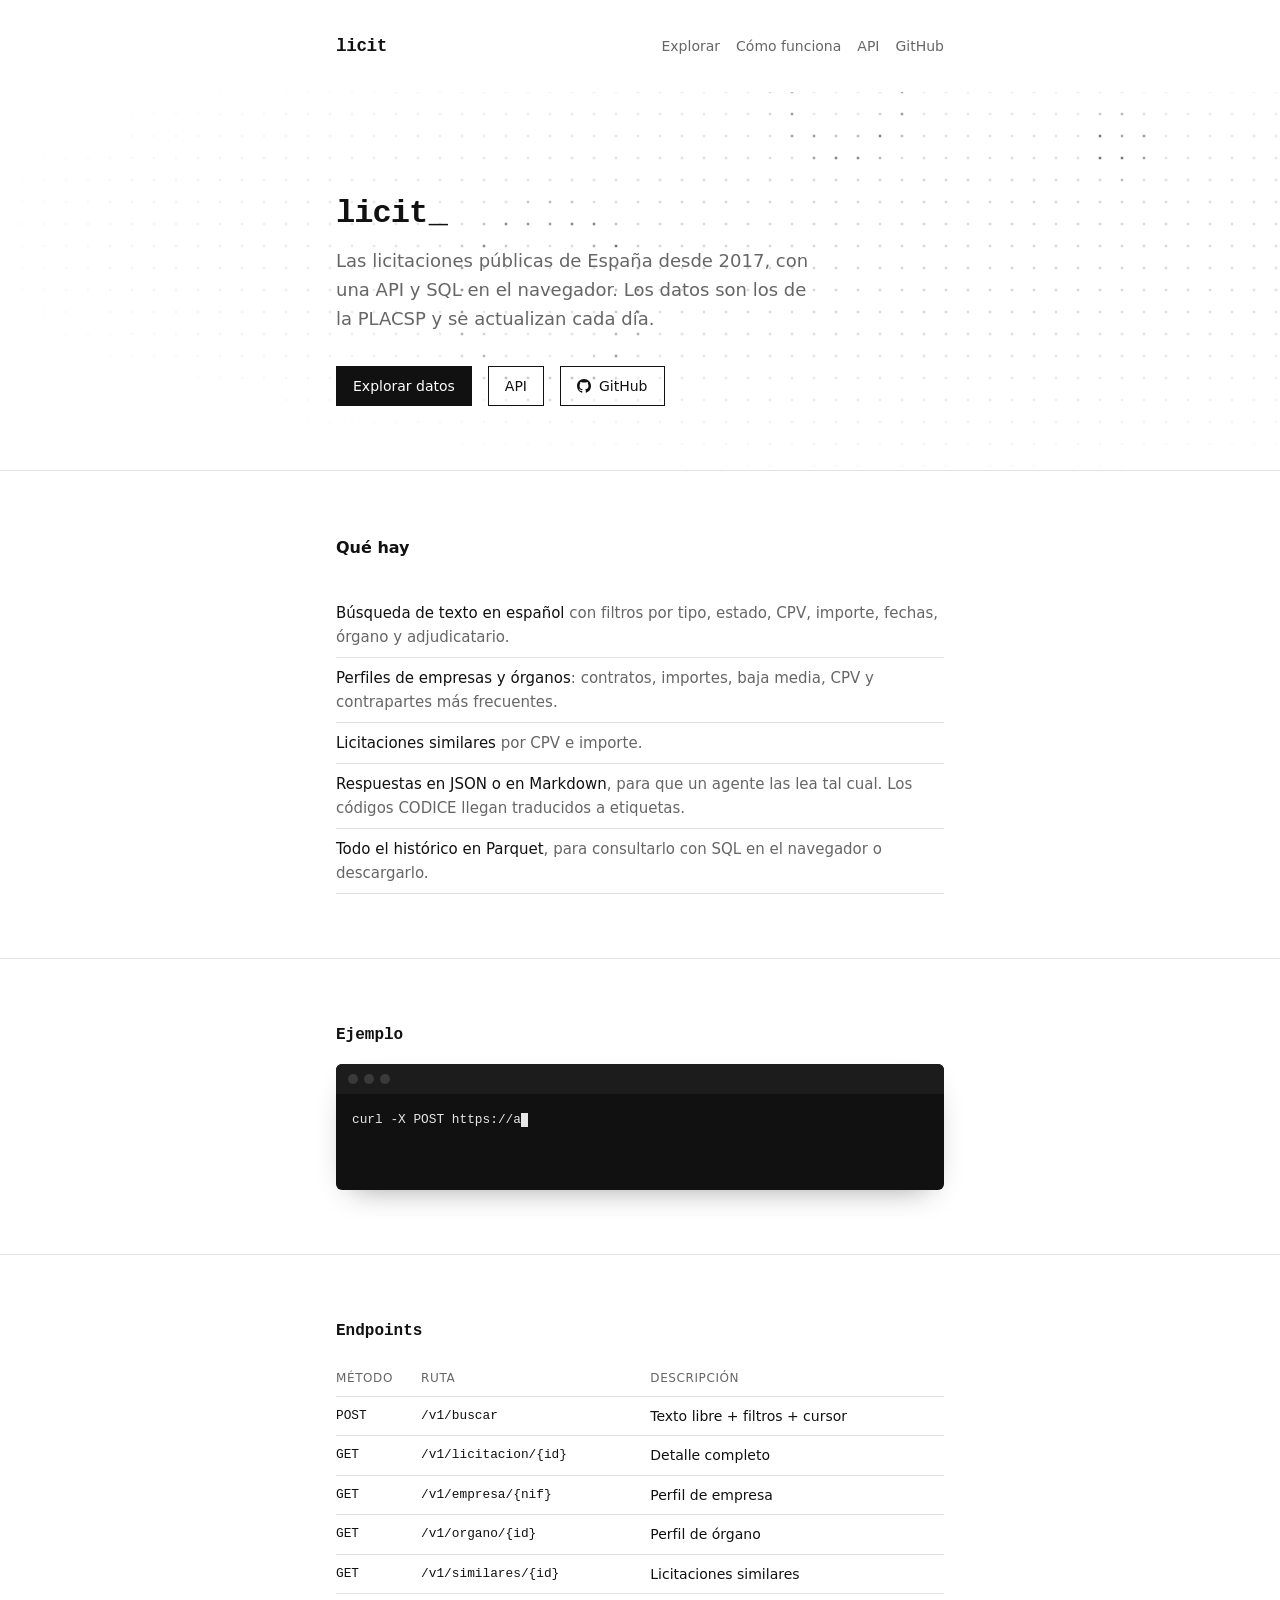
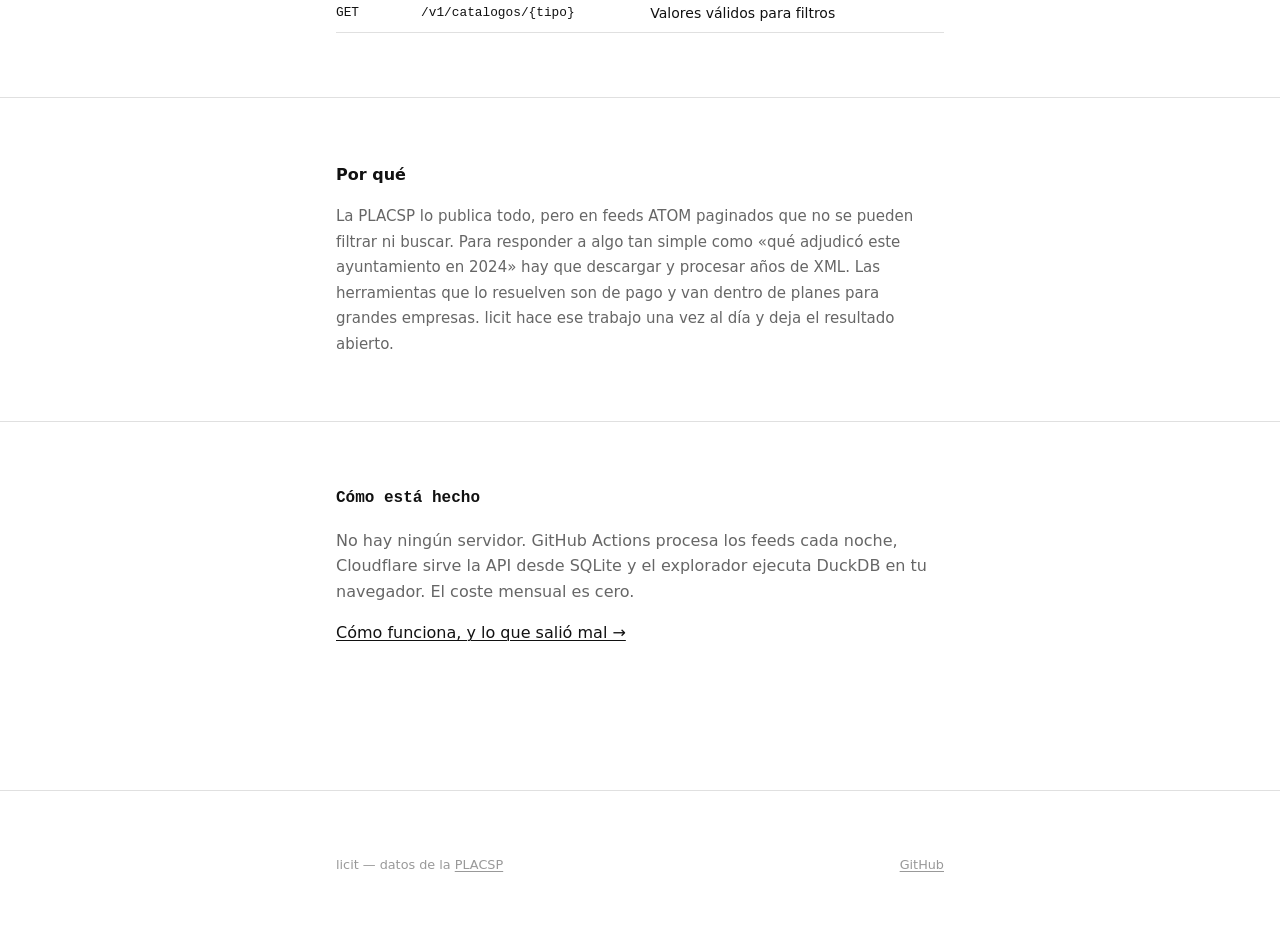
==== commit f384eaae: "docs(site): rewrite copy in plain first-person voice, add what went wrong Co-Authored-By: Claude Opu" ====
--- a/site/index.html
+++ b/site/index.html
@@ -30,7 +30,7 @@
       <canvas id="hero-bg" aria-hidden="true"></canvas>
       <div class="container">
         <h1 class="reveal">licit<span class="cursor">_</span></h1>
-        <p class="reveal">Licitaciones públicas de España, estructuradas. API abierta y SQL en el navegador sobre los datos de la PLACSP, actualizados cada día.</p>
+        <p class="reveal">Las licitaciones públicas de España desde 2017, con una API y SQL en el navegador. Los datos son los de la PLACSP y se actualizan cada día.</p>
         <div class="hero-actions reveal">
           <a href="/explorar" class="btn btn-solid">Explorar datos</a>
           <a href="https://api.licit.es/docs" class="btn">API</a>
@@ -53,13 +53,13 @@
 
     <section class="features reveal">
       <div class="container">
-        <h2>Qué ofrece</h2>
+        <h2>Qué hay</h2>
         <ul>
-          <li><strong>Búsqueda full-text en español</strong> con filtros por CPV, NUTS, tipo de contrato, estado, importe y más</li>
-          <li><strong>SQL en tu navegador</strong>: DuckDB sobre Parquet abierto, sin servidor y sin registro</li>
-          <li><strong>Perfiles de órganos y empresas</strong> con estadísticas de contratación, importes y CPV frecuentes</li>
-          <li><strong>Inteligencia competitiva</strong>: licitaciones similares, estadísticas de precios y adjudicatarios frecuentes</li>
-          <li><strong>Respuestas para agentes</strong>: JSON denso o Markdown por negociación de contenido, códigos CODICE resueltos a etiquetas legibles</li>
+          <li><strong>Búsqueda de texto en español</strong> con filtros por tipo, estado, CPV, importe, fechas, órgano y adjudicatario.</li>
+          <li><strong>Perfiles de empresas y órganos</strong>: contratos, importes, baja media, CPV y contrapartes más frecuentes.</li>
+          <li><strong>Licitaciones similares</strong> por CPV e importe.</li>
+          <li><strong>Respuestas en JSON o en Markdown</strong>, para que un agente las lea tal cual. Los códigos CODICE llegan traducidos a etiquetas.</li>
+          <li><strong>Todo el histórico en Parquet</strong>, para consultarlo con SQL en el navegador o descargarlo.</li>
         </ul>
       </div>
     </section>
@@ -103,20 +103,21 @@
 
     <section class="problem reveal">
       <div class="container">
-        <h2>Por qué licit</h2>
+        <h2>Por qué</h2>
         <p>
-          La PLACSP publica datos de contratación pública a través de feeds Atom sin capacidad de filtrado.
-          Las alternativas existentes forman parte de planes enterprise de plataformas privadas.
-          licit estructura estos datos en una API abierta, pensada para desarrolladores, analistas y agentes.
+          La PLACSP lo publica todo, pero en feeds ATOM paginados que no se pueden filtrar ni buscar.
+          Para responder a algo tan simple como «qué adjudicó este ayuntamiento en 2024» hay que descargar y procesar años de XML.
+          Las herramientas que lo resuelven son de pago y van dentro de planes para grandes empresas.
+          licit hace ese trabajo una vez al día y deja el resultado abierto.
         </p>
       </div>
     </section>
 
     <section class="section">
       <div class="container">
-        <h2 class="reveal">Sin servidores</h2>
-        <p class="reveal">GitHub Actions procesa los feeds cada noche, Cloudflare sirve la API desde SQLite en el edge y el explorador ejecuta DuckDB en tu navegador. Cero servidores encendidos y cero coste recurrente.</p>
-        <p class="reveal"><a href="/arquitectura">Ver cómo funciona →</a></p>
+        <h2 class="reveal">Cómo está hecho</h2>
+        <p class="reveal">No hay ningún servidor. GitHub Actions procesa los feeds cada noche, Cloudflare sirve la API desde SQLite y el explorador ejecuta DuckDB en tu navegador. El coste mensual es cero.</p>
+        <p class="reveal"><a href="/arquitectura">Cómo funciona, y lo que salió mal →</a></p>
       </div>
     </section>
   </main>
--- a/site/style.css
+++ b/site/style.css
@@ -1848,3 +1848,26 @@
 .arq-split .arq-table table {
   min-width: 0;
 }
+
+.arq-wrong {
+  display: grid;
+  grid-template-columns: repeat(3, minmax(0, 1fr));
+  gap: var(--sp-lg);
+}
+
+.arq-wrong article {
+  padding-left: var(--sp-md);
+  border-left: 2px solid var(--error);
+}
+
+.arq-closer {
+  margin-top: var(--sp-lg);
+  font-family: var(--font-mono);
+  color: var(--fg) !important;
+}
+
+@media (max-width: 860px) {
+  .arq-wrong {
+    grid-template-columns: 1fr;
+  }
+}
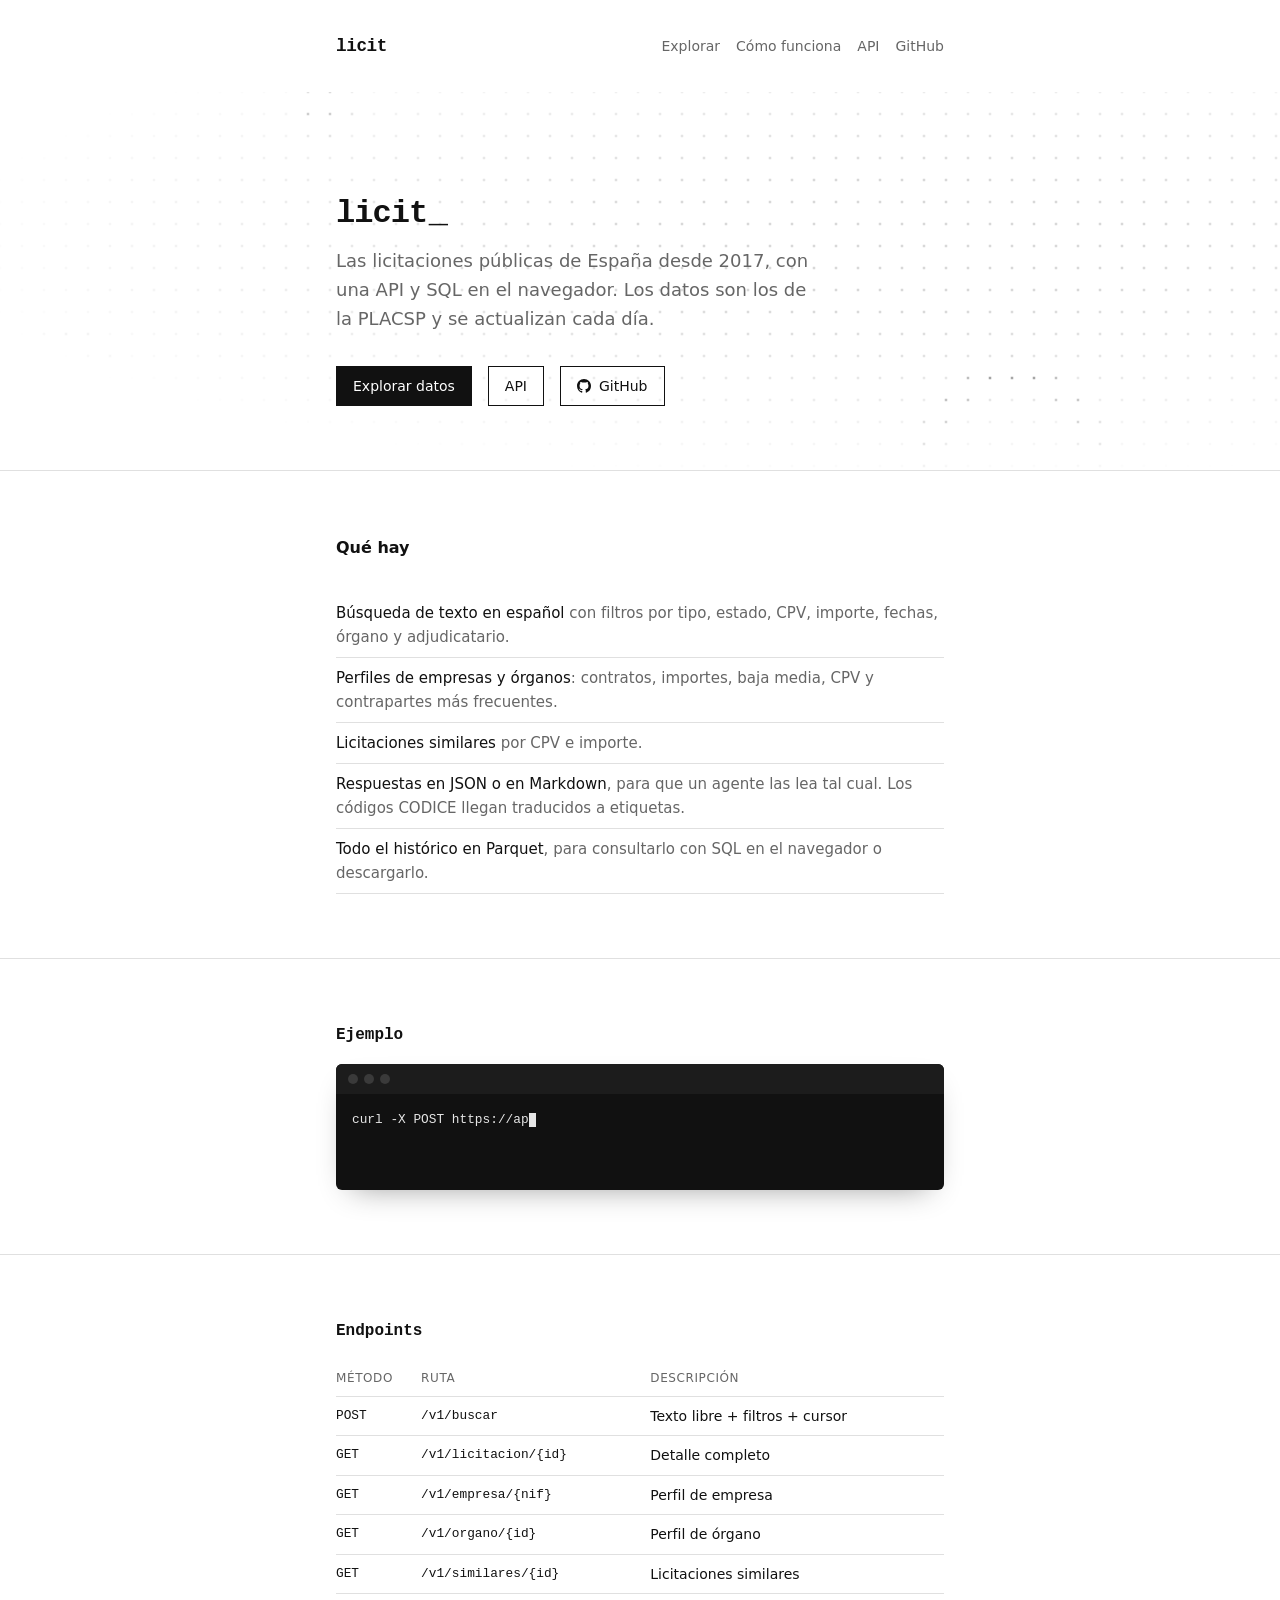
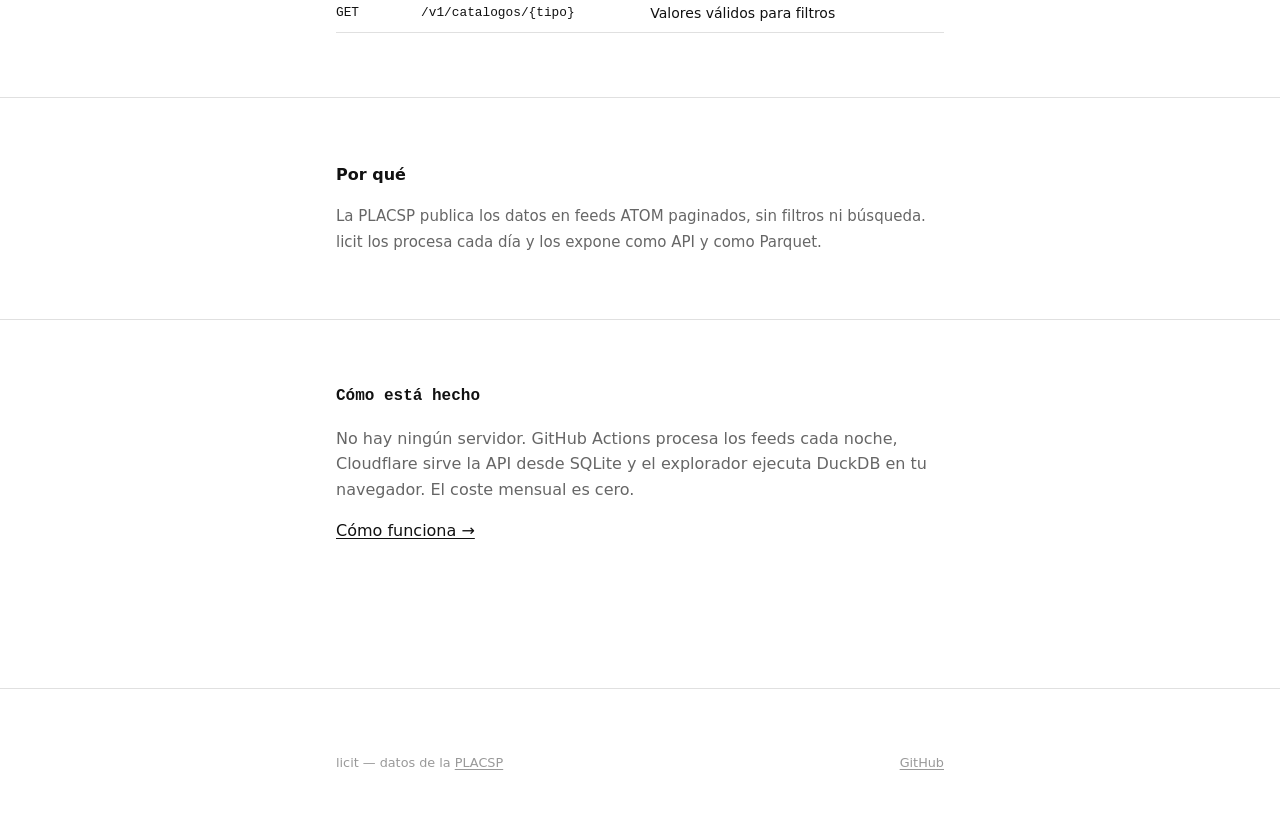
==== commit 44160bb5: "docs(site): descriptive documentation tone, drop narrative section Co-Authored-By: Claude Opus 5.5 <" ====
--- a/site/index.html
+++ b/site/index.html
@@ -105,10 +105,8 @@
       <div class="container">
         <h2>Por qué</h2>
         <p>
-          La PLACSP lo publica todo, pero en feeds ATOM paginados que no se pueden filtrar ni buscar.
-          Para responder a algo tan simple como «qué adjudicó este ayuntamiento en 2024» hay que descargar y procesar años de XML.
-          Las herramientas que lo resuelven son de pago y van dentro de planes para grandes empresas.
-          licit hace ese trabajo una vez al día y deja el resultado abierto.
+          La PLACSP publica los datos en feeds ATOM paginados, sin filtros ni búsqueda.
+          licit los procesa cada día y los expone como API y como Parquet.
         </p>
       </div>
     </section>
@@ -117,7 +115,7 @@
       <div class="container">
         <h2 class="reveal">Cómo está hecho</h2>
         <p class="reveal">No hay ningún servidor. GitHub Actions procesa los feeds cada noche, Cloudflare sirve la API desde SQLite y el explorador ejecuta DuckDB en tu navegador. El coste mensual es cero.</p>
-        <p class="reveal"><a href="/arquitectura">Cómo funciona, y lo que salió mal →</a></p>
+        <p class="reveal"><a href="/arquitectura">Cómo funciona →</a></p>
       </div>
     </section>
   </main>
--- a/site/style.css
+++ b/site/style.css
@@ -1848,26 +1848,3 @@
 .arq-split .arq-table table {
   min-width: 0;
 }
-
-.arq-wrong {
-  display: grid;
-  grid-template-columns: repeat(3, minmax(0, 1fr));
-  gap: var(--sp-lg);
-}
-
-.arq-wrong article {
-  padding-left: var(--sp-md);
-  border-left: 2px solid var(--error);
-}
-
-.arq-closer {
-  margin-top: var(--sp-lg);
-  font-family: var(--font-mono);
-  color: var(--fg) !important;
-}
-
-@media (max-width: 860px) {
-  .arq-wrong {
-    grid-template-columns: 1fr;
-  }
-}
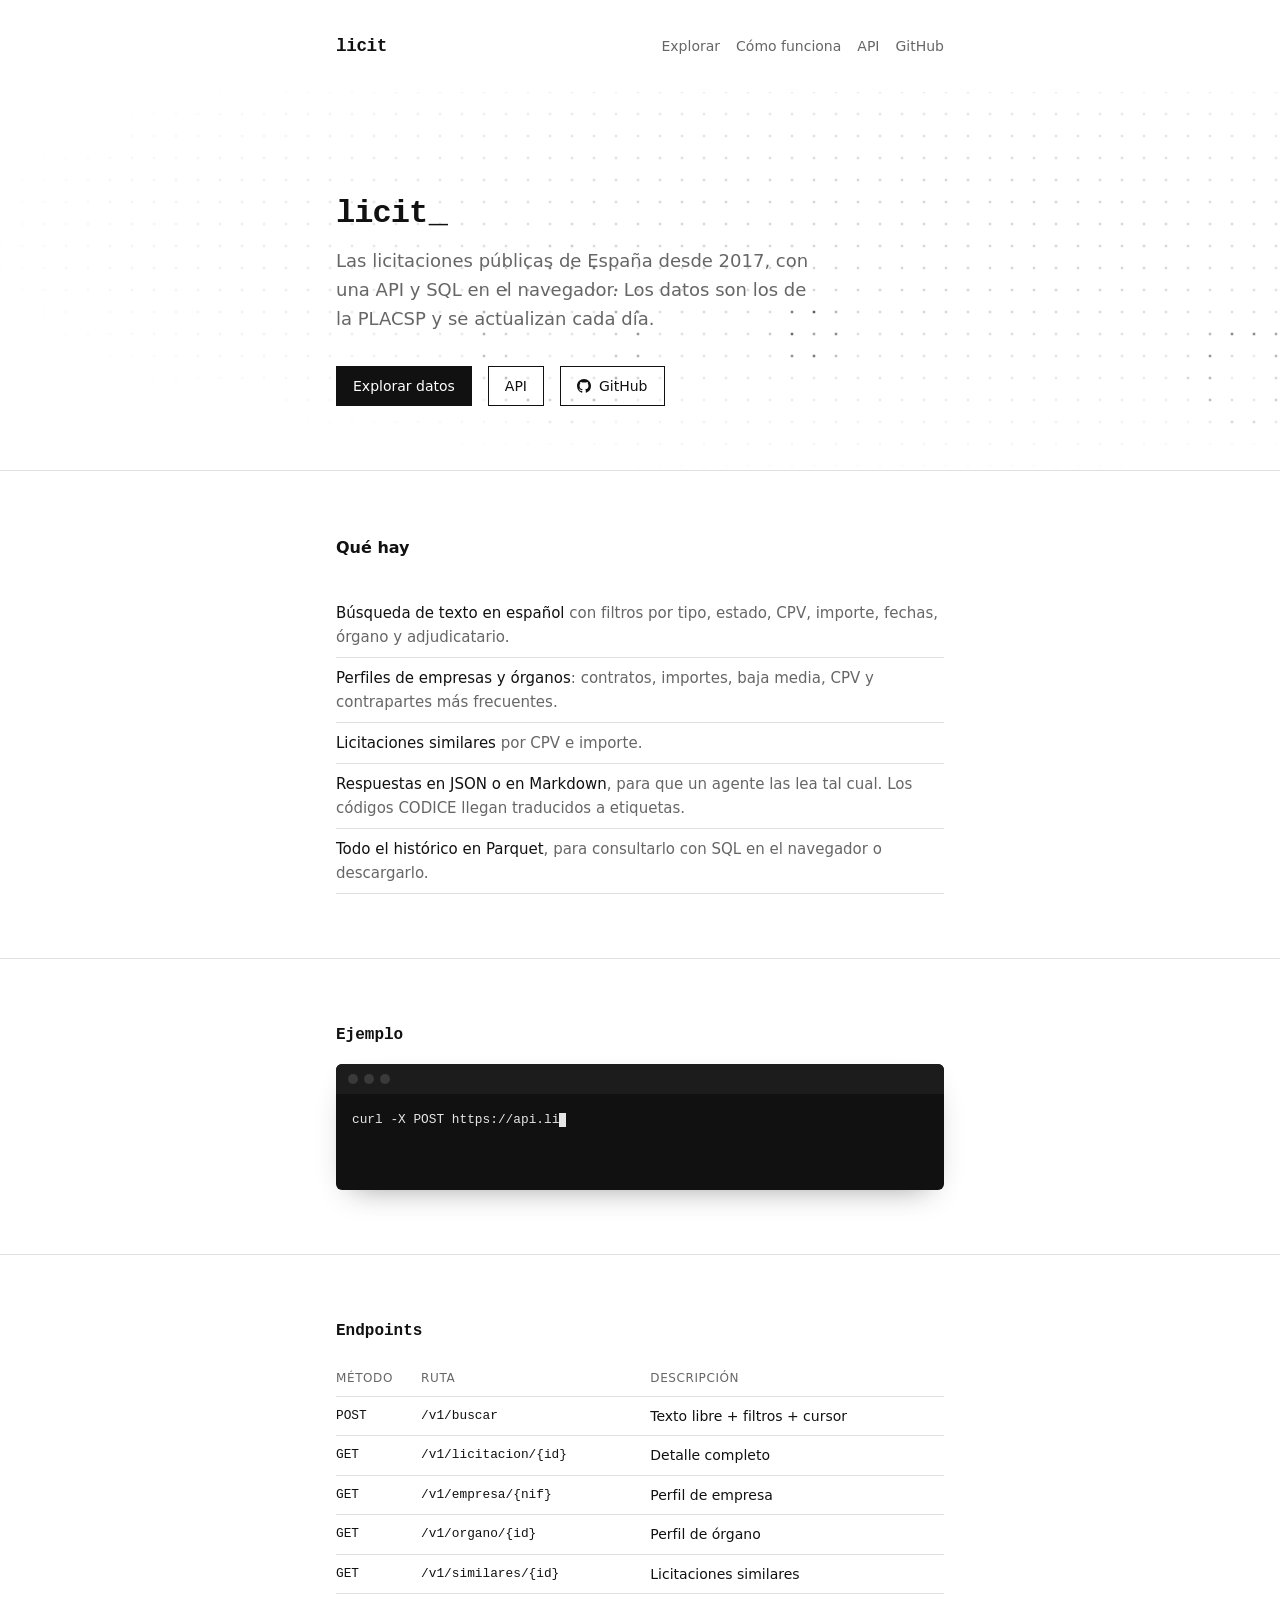
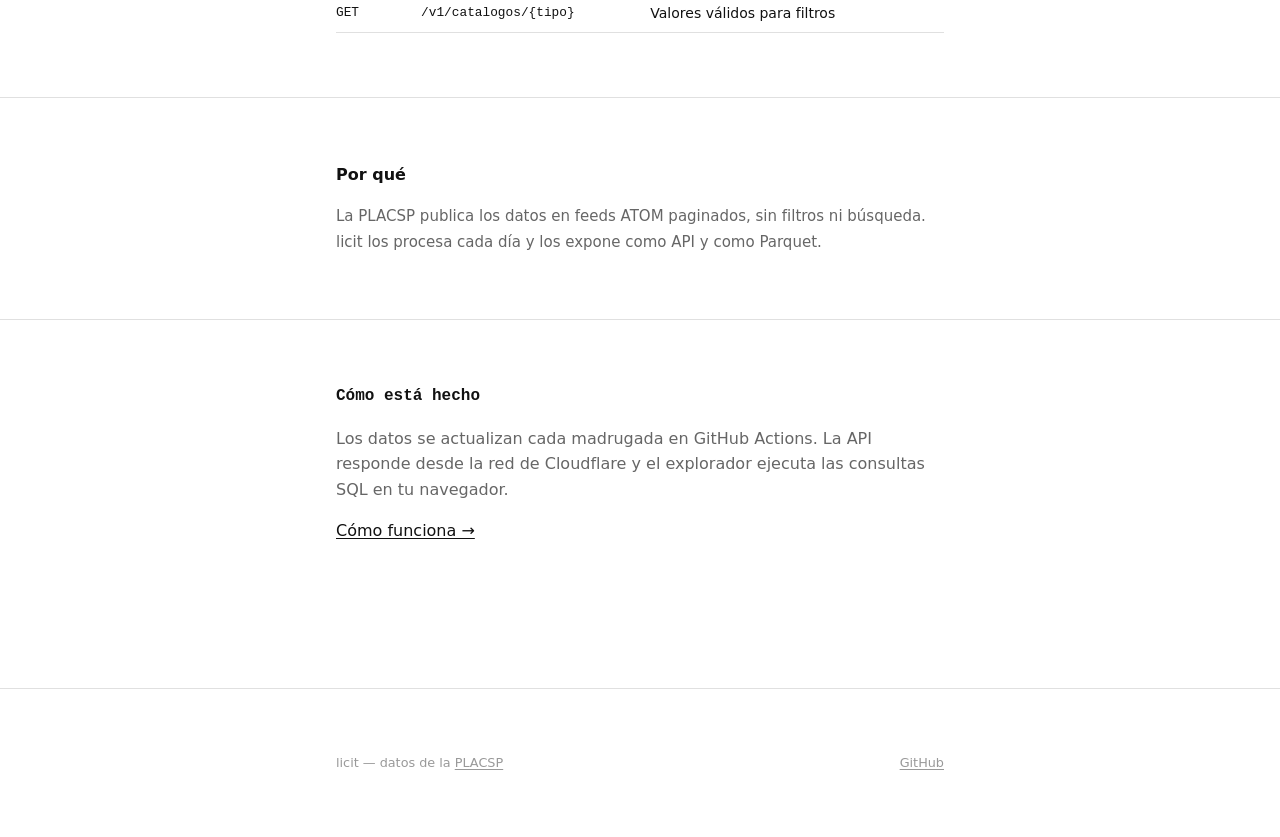
==== commit 67edd8e5: "docs(site): keep only client-facing facts on the architecture page Co-Authored-By: Claude Opus 5.5 <" ====
--- a/site/index.html
+++ b/site/index.html
@@ -114,7 +114,7 @@
     <section class="section">
       <div class="container">
         <h2 class="reveal">Cómo está hecho</h2>
-        <p class="reveal">No hay ningún servidor. GitHub Actions procesa los feeds cada noche, Cloudflare sirve la API desde SQLite y el explorador ejecuta DuckDB en tu navegador. El coste mensual es cero.</p>
+        <p class="reveal">Los datos se actualizan cada madrugada en GitHub Actions. La API responde desde la red de Cloudflare y el explorador ejecuta las consultas SQL en tu navegador.</p>
         <p class="reveal"><a href="/arquitectura">Cómo funciona →</a></p>
       </div>
     </section>
--- a/site/style.css
+++ b/site/style.css
@@ -1595,6 +1595,7 @@
 }
 
 .tag.gov { fill: #666; }
+.tag.gh { fill: #3d444d; }
 .tag.cf { fill: #c25e00; }
 .tag.you { fill: #1a7f37; }
 
